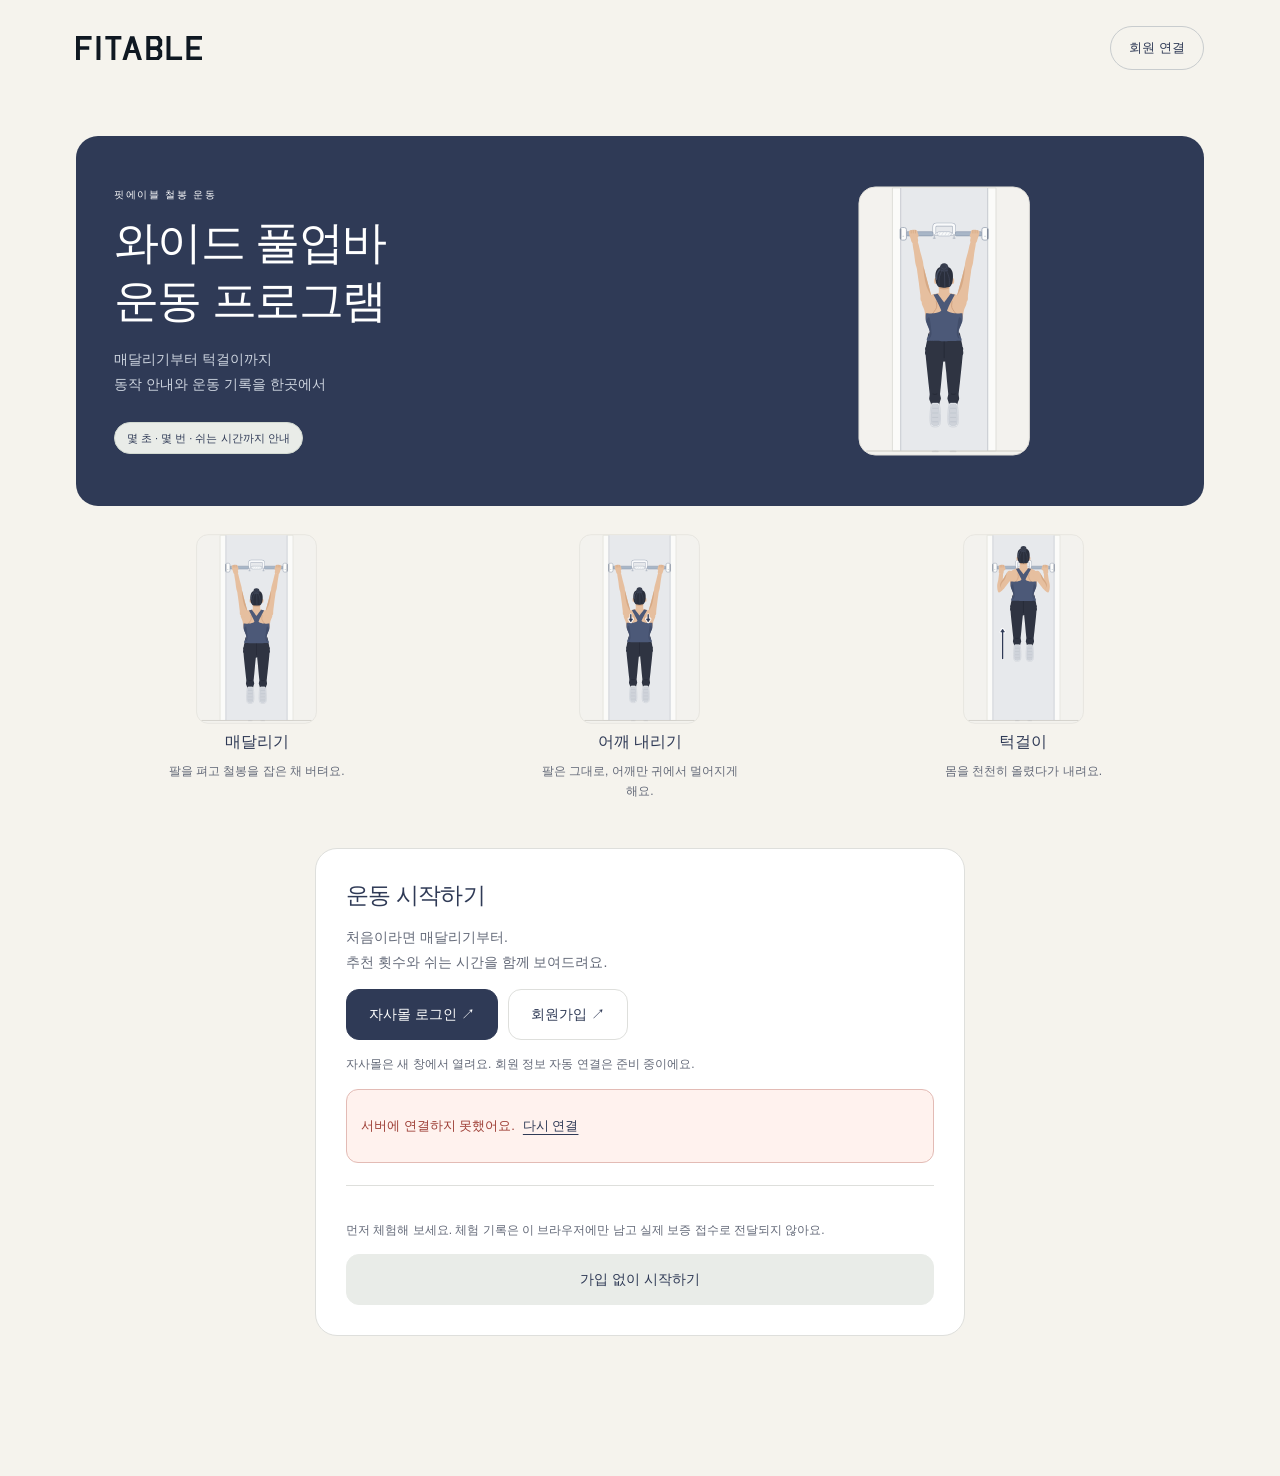
==== program-preview/index.html @ 9f371ded "Use official FITABLE wordmark and app symbol" ====
<!doctype html>
<html lang="ko"><head><meta charset="utf-8"><meta name="viewport" content="width=device-width,initial-scale=1"><meta name="theme-color" content="#2f3a56"><meta name="robots" content="noindex,nofollow"><meta name="referrer" content="no-referrer"><meta name="description" content="와이드 풀업바 운동 안내, 세트 기록, 주간 운동 목표를 확인하세요."><title>FITABLE 운동 기록</title><link rel="manifest" href="manifest.webmanifest?v=20261024-logo"><link rel="apple-touch-icon" href="apple-touch-icon.png"><link rel="icon" href="icon.svg?v=20261024-logo" type="image/svg+xml"><link rel="stylesheet" href="style.css?v=20261024-logo"><link rel="stylesheet" href="exercise-visuals.css?v=20261024-logo"><link rel="stylesheet" href="program.css?v=20261024-logo"><script src="exercise-visuals.js?v=20261024-logo" defer></script><script src="program-levels.js?v=20261024-logo" defer></script><script src="habit-progress.js?v=20261024-logo" defer></script><script src="core.js?v=20261024-logo" defer></script><script src="app.js?v=20261024-logo" defer></script></head>
<body><a class="skip-link" href="#main">본문으로 이동</a><header class="header"><a class="brand" href="./" aria-label="핏에이블 첫 화면"><img class="brand-logo" src="fitable-logo.svg" alt="FITABLE" width="126" height="24"></a><button class="account-button" id="account-button" type="button">회원 연결</button></header><div id="mode-banner" class="mode-banner" hidden></div><div id="storage-warning" class="warning" role="alert" hidden></div><main id="main" tabindex="-1"><div class="loading">불러오는 중…</div></main><nav class="bottom-nav" aria-label="주요 메뉴" hidden><button type="button" data-tab="today">◎<span>오늘</span></button><button type="button" data-tab="history">▥<span>내 기록</span></button><button type="button" data-tab="program">↗<span>프로그램</span></button><button type="button" data-tab="gear">⊞<span>내 기구</span></button></nav><div id="toast" class="toast" role="status" aria-live="polite" hidden></div><dialog id="modal" class="modal"><div id="modal-content"></div></dialog><noscript>운동 일지는 자바스크립트가 필요합니다.</noscript></body></html>
---- program-preview/style.css ----
:root{--paper:#f5f3ed;--white:#fff;--ink:#2f3a56;--muted:#636978;--line:#dedfdc;--soft:#e9ece8;--mint:#dce9de;--error:#9e3f36;--radius:22px;font-family:-apple-system,BlinkMacSystemFont,'Apple SD Gothic Neo','Noto Sans KR',sans-serif;color:var(--ink);background:var(--paper);font-synthesis:none}*{box-sizing:border-box}body{margin:0;padding-bottom:100px}button,input,select{font:inherit}button,a,input,select{-webkit-tap-highlight-color:transparent}button,a{touch-action:manipulation}button{cursor:pointer}button:disabled{opacity:.55;cursor:wait}a{color:inherit}button:focus-visible,a:focus-visible,input:focus-visible,select:focus-visible{outline:3px solid #8ca7cc;outline-offset:3px}[hidden]{display:none!important}.header{max-width:1200px;margin:auto;padding:26px 36px;display:flex;justify-content:space-between;align-items:center}.brand{text-decoration:none;font-size:25px;letter-spacing:-1.2px;font-weight:850}.brand span{display:block;text-transform:uppercase;font-size:9px;font-weight:550;letter-spacing:1.6px;margin-top:4px}.account-button{background:transparent;border:1px solid #c8ccce;border-radius:30px;min-height:44px;padding:10px 18px;color:var(--ink);font-size:13px}.mode-banner{padding:10px 24px;background:#e5e9ed;font-size:12px;text-align:center;line-height:1.7}.mode-banner button{border:0;background:transparent;color:var(--ink);text-decoration:underline;min-height:30px;margin-left:10px}.warning{max-width:1128px;margin:14px auto;padding:14px 20px;background:#fff0de;border:1px solid #e0b780;border-radius:14px;font-size:13px;line-height:1.6}main{max-width:1128px;margin:0 auto;padding:32px 0 20px;outline:none}h1,h2,h3,p{margin:0}h1{font-size:38px;letter-spacing:-1.6px;line-height:1.3;font-weight:750}h2{font-size:23px;letter-spacing:-.8px;line-height:1.4}h3{font-size:17px;letter-spacing:-.4px;line-height:1.5}.eyebrow{text-transform:uppercase;letter-spacing:1.7px;font-size:10px;font-weight:700;margin-bottom:12px}.muted{color:var(--muted);font-size:14px;line-height:1.8}.small{font-size:12px;line-height:1.7;color:var(--muted)}.page-heading{display:flex;justify-content:space-between;align-items:center;gap:16px;margin-bottom:28px}.date{font-size:12px;color:var(--muted);margin-top:9px}.pill{display:inline-flex;background:var(--soft);border:1px solid #d2d9d1;border-radius:24px;padding:7px 12px;font-size:11px;line-height:1.5}.card{background:var(--white);border:1px solid #e1e3df;border-radius:var(--radius);padding:28px;margin-bottom:20px}.card-head{display:flex;align-items:center;justify-content:space-between;gap:14px;margin-bottom:20px}.hero{border-radius:var(--radius);padding:38px;background:var(--ink);color:white;display:grid;grid-template-columns:1.3fr 1fr;align-items:center;gap:30px;margin-bottom:20px;overflow:hidden;position:relative}.hero h2{font-size:36px;line-height:1.35;letter-spacing:-1.2px}.hero p:not(.eyebrow){color:#cdd4df;line-height:1.8;font-size:14px;margin:16px 0 25px}.hero .button{background:#f4f0e3;color:var(--ink);border:0}.hero-art{max-height:270px;width:100%}.button{display:inline-flex;align-items:center;justify-content:center;gap:10px;min-height:50px;padding:14px 22px;background:white;border:1px solid var(--line);border-radius:13px;text-decoration:none;font-size:14px;font-weight:650;color:var(--ink);line-height:1.5;text-align:center}.primary{background:var(--ink);border-color:var(--ink);color:white}.soft{background:var(--soft);border-color:var(--soft)}.danger{color:var(--error);border-color:#e2c6c1}.full{width:100%}.button-row{display:flex;gap:10px;flex-wrap:wrap}.text-button{border:0;background:none;color:var(--ink);min-height:44px;padding:10px 8px;font-size:13px;text-decoration:underline;text-underline-offset:4px}.grid{display:grid;grid-template-columns:1.1fr 1fr;gap:20px}.stats{display:grid;grid-template-columns:repeat(3,1fr);background:#eeeee7;border:1px solid var(--line);border-radius:var(--radius);padding:24px;margin-bottom:20px}.stats div{padding-left:24px;border-left:1px solid #d5d7d1}.stats div:first-child{padding-left:0;border:0}.stats span{display:block;font-size:12px;color:var(--muted);margin-bottom:10px}.stats strong{font-size:31px;font-weight:650;letter-spacing:-1px}.stats small{font-size:13px;font-weight:500;margin-left:4px}.empty{padding:32px 8px;text-align:center}.empty p{margin:12px 0 20px}.empty-mark{font-size:34px;font-weight:200;color:#8f9c95;margin-bottom:14px}.entry{padding-top:8px}.entry .hero{min-height:370px}.entry .hero h1{font-size:45px}.entry .hero p{max-width:440px}.entry-steps{display:grid;grid-template-columns:repeat(3,1fr);gap:26px;margin:36px 8px}.entry-steps span{font-size:11px;letter-spacing:1px;color:var(--muted)}.entry-steps h3{margin:10px 0}.entry-actions{max-width:650px;margin:46px auto 20px;padding:30px;background:white;border-radius:var(--radius);border:1px solid var(--line)}.entry-actions p{margin:14px 0}.entry-demo{margin-top:22px;border-top:1px solid var(--line);padding-top:20px}.footer-note{font-size:10px;letter-spacing:1.5px;text-align:center;color:var(--muted);margin:36px 0 12px}.goal-grid{display:grid;grid-template-columns:repeat(3,1fr);gap:10px}.choice{background:white;border:1px solid var(--line);border-radius:15px;padding:18px;text-align:left;color:var(--ink);min-height:110px}.choice strong{display:block;font-size:15px;margin-bottom:7px}.choice span{display:block;font-size:12px;line-height:1.6;color:var(--muted)}.choice.selected{border:2px solid var(--ink);padding:17px;background:#f1f3f4}.field{display:block;font-size:13px;font-weight:600;margin:18px 0}.field input,.field select{display:block;width:100%;min-height:50px;border:1px solid #8f9292;border-radius:11px;background:white;color:var(--ink);padding:12px 14px;margin-top:8px;min-width:0}.inline-fields{display:grid;grid-template-columns:1fr 1fr;gap:16px}.field small{display:block;font-weight:400;margin-top:7px;color:var(--muted);line-height:1.6}.field input[type=checkbox]{display:inline-block;width:20px;min-height:20px;margin:0 8px 0 0;vertical-align:middle}.notice{padding:16px 18px;background:#f0f1ec;border-radius:12px;font-size:12px;line-height:1.8;color:#59626d;margin-top:16px}.form-error{color:var(--error);font-size:13px;line-height:1.7;margin:10px 0}.setup-section{margin-top:26px}.setup-section h3{margin-bottom:12px}.session-top{display:flex;align-items:flex-start;justify-content:space-between;gap:15px;margin-bottom:25px}.session-top h1{font-size:32px}.session-condition{font-size:12px;color:var(--muted);line-height:1.7;margin-top:10px}.save-indicator{font-size:11px;color:#3b6b4a;line-height:1.7;margin-top:10px}.save-indicator.error{color:var(--error)}.session-grid{display:grid;grid-template-columns:1.15fr 1fr;gap:20px}.set-track{display:flex;gap:8px;margin-bottom:24px;flex-wrap:wrap}.set-chip{height:38px;min-width:38px;border:1px solid var(--line);border-radius:50%;background:white;color:var(--muted);font-size:12px}.set-chip.current{background:var(--ink);color:white;border-color:var(--ink)}.set-chip.done{background:var(--mint);color:#335a42;border-color:#bacdbd}.set-chip.skipped{background:#eeeee9;color:#7e838b}.record-input{display:flex;align-items:baseline;justify-content:center;gap:10px;margin:22px auto 12px}.record-input input{font-size:64px;width:170px;max-width:70%;font-weight:550;letter-spacing:-3px;border:0;border-bottom:2px solid #c9cfcd;border-radius:0;background:transparent;text-align:center;color:var(--ink);padding:6px 0;-moz-appearance:textfield}.record-input input::-webkit-inner-spin-button{display:none}.record-input span{font-size:20px;color:var(--muted)}.previous{text-align:center;color:var(--muted);font-size:12px;line-height:1.8}.target{font-size:12px;text-align:center;background:#f2f4f1;display:table;margin:12px auto;padding:7px 14px;border-radius:18px}.set-actions{margin-top:25px}.set-actions .button{min-height:58px;font-size:16px}.secondary-actions{display:flex;justify-content:space-around;gap:8px;margin:9px 0}.secondary-actions .text-button{font-size:12px}.timer-panel{border:1px solid var(--line);border-radius:15px;padding:18px;margin:22px 0;background:#fafbf8}.timer-panel .timer-title{display:flex;justify-content:space-between;align-items:center;margin-bottom:12px;font-size:12px}.timer-output{font-size:37px;font-variant-numeric:tabular-nums;letter-spacing:1px}.timer-buttons{display:flex;gap:8px;flex-wrap:wrap;margin-top:12px}.timer-buttons button{min-height:44px;padding:9px 14px;font-size:12px;flex:1}.rest-panel{background:#e8eee5;border-color:#cbd7c7}.rest-panel .timer-output{font-size:42px}.set-row{display:flex;gap:12px;padding:15px 0;align-items:center;border-bottom:1px solid #e8eae6}.set-row:last-child{border-bottom:0}.set-number{width:30px;height:30px;border-radius:50%;background:var(--soft);font-size:11px;display:grid;place-items:center;flex-shrink:0}.set-row .record-info{flex:1;min-width:0}.record-info strong{font-size:14px;display:block;line-height:1.6}.record-info small{display:block;font-size:11px;color:var(--muted);line-height:1.7}.set-value{font-size:20px;font-weight:650;white-space:nowrap}.set-value small{font-size:12px;font-weight:400;margin-left:3px}.set-row .text-button{font-size:11px;padding:8px 4px}.guide{padding:0 0 0 20px;color:var(--muted);font-size:13px;line-height:1.9}.guide li{padding-left:5px;margin-bottom:10px}.guide-header{display:flex;align-items:center;justify-content:space-between;gap:10px}.guide-art{width:100%;height:125px;display:block;margin:10px 0 22px;background:#f3f4ee;border-radius:14px}.feedback{display:flex;gap:8px;flex-wrap:wrap;margin:14px 0}.feedback button{min-height:45px;border-radius:30px;border:1px solid var(--line);background:white;padding:10px 16px;font-size:12px;color:var(--ink)}.feedback button.selected{background:var(--ink);color:white}.calendar{display:grid;grid-template-columns:repeat(7,1fr);gap:8px;margin:22px 0}.calendar span{aspect-ratio:1;display:grid;place-items:center;background:#f0f2ec;border-radius:9px;font-size:11px;color:#676e67}.calendar .done{background:var(--ink);color:white}.calendar .now{outline:1px solid var(--ink);outline-offset:2px}.metric-grid{display:grid;grid-template-columns:repeat(3,1fr);gap:10px;margin:22px 0}.metric-grid div{padding:15px 6px;background:#f1f3ef;border-radius:12px;text-align:center}.metric-grid span{font-size:11px;display:block;color:var(--muted);margin-bottom:8px}.metric-grid strong{font-size:25px}.metric-grid small{font-size:11px;margin-left:3px}.history-card .card-head{margin-bottom:8px}.session-row{border-top:1px solid var(--line);padding:20px 0}.session-row-header{display:flex;justify-content:space-between;gap:14px;align-items:center}.session-row h3{font-size:15px}.session-badges{display:flex;gap:6px;flex-wrap:wrap;margin-top:10px}.session-badges span{font-size:12px;background:#f0f2ef;border-radius:8px;padding:8px 10px}.history-filter{display:flex;gap:8px;margin-bottom:22px;flex-wrap:wrap}.history-filter button{min-height:44px;border:1px solid var(--line);background:white;color:var(--ink);border-radius:30px;padding:9px 18px;font-size:12px}.history-filter button.selected{background:var(--ink);color:white}.chart{width:100%;height:105px;overflow:visible;margin-top:10px}.chart text{font-family:inherit;fill:var(--muted);font-size:9px}.body-layout{display:grid;grid-template-columns:140px 1fr;gap:20px;align-items:center}.body-map{height:235px;width:140px;fill:#e4e7e4;stroke:#c7cfca;stroke-width:1}.body-map .body-hit{cursor:pointer;fill:#d7e1d7}.body-map .active{fill:#779880}.body-map .selected{fill:var(--ink)}.muscle-button{display:flex;justify-content:space-between;gap:14px;align-items:center;background:white;width:100%;min-height:48px;border:0;border-bottom:1px solid var(--line);color:var(--ink);font-size:13px;text-align:left;padding:12px 4px}.muscle-button.selected{font-weight:700}.muscle-button span:last-child{font-size:12px;color:var(--muted)}.body-details{background:#f3f5f0;border-radius:12px;padding:15px;margin-top:14px;font-size:12px;line-height:1.9}.milestones{display:flex;gap:10px;flex-wrap:wrap;margin:20px 0}.milestone{flex:1;min-width:120px;background:#f0f2ed;padding:17px;border-radius:14px;font-size:12px;line-height:1.7}.milestone strong{display:block;margin-bottom:6px}.milestone.done{background:var(--mint)}.program-note{margin-top:18px}.gear-row{display:flex;align-items:center;gap:16px;padding:20px 0;border-bottom:1px solid var(--line)}.gear-icon{height:55px;width:55px;border-radius:15px;background:#e7ece4;display:grid;place-items:center;flex-shrink:0;font-size:12px}.gear-row .record-info{flex:1}.discovery{border-top:1px solid var(--line);margin-top:28px;padding-top:25px}.bottom-nav{position:fixed;bottom:0;left:50%;transform:translateX(-50%);width:min(650px,100%);border:1px solid #dcdedc;border-bottom:0;border-radius:22px 22px 0 0;background:rgba(255,255,255,.97);backdrop-filter:blur(16px);display:grid;grid-template-columns:repeat(4,1fr);padding:10px 12px max(12px,env(safe-area-inset-bottom));z-index:10;box-shadow:0 -5px 24px #2f3a5606}.bottom-nav button{border:0;background:transparent;min-height:52px;color:#71757e;font-size:23px;border-radius:12px}.bottom-nav button span{display:block;font-size:11px;margin-top:4px}.bottom-nav [aria-current=page]{color:var(--ink);background:#f0f3ef}.modal{border:1px solid var(--line);border-radius:24px;color:var(--ink);background:var(--white);padding:28px;width:min(520px,calc(100% - 28px));max-height:88dvh;overflow-y:auto}.modal::backdrop{background:#1b253c66;backdrop-filter:blur(3px)}.modal-head{display:flex;justify-content:space-between;gap:16px;align-items:flex-start;margin-bottom:18px}.icon-button{border:0;background:#f0f1ed;min-width:44px;min-height:44px;border-radius:50%;font-size:25px;color:var(--ink)}.toast{position:fixed;bottom:108px;left:50%;transform:translateX(-50%);width:max-content;max-width:calc(100% - 32px);padding:15px 22px;background:#26324a;color:white;line-height:1.6;border-radius:14px;font-size:13px;z-index:100;box-shadow:0 5px 25px #2f3a5620}.skip-link{position:fixed;top:-100px;left:16px;z-index:200;background:white;padding:16px}.skip-link:focus{top:10px}.loading{padding:70px;text-align:center;color:var(--muted)}details{margin-top:12px}summary{cursor:pointer;font-size:13px;min-height:44px;display:flex;align-items:center;gap:8px}input[type=checkbox]{accent-color:var(--ink)}.finish-summary{padding:22px;background:var(--soft);border-radius:16px;margin:18px 0}.finish-summary strong{font-size:32px}.continue-card{border:1px solid #b8c9b8;background:#edf3e9}.resume-tag{background:#e7ece5;color:#4a6651;padding:7px 10px;border-radius:20px;font-size:11px}.nowrap{white-space:nowrap}.divider{height:1px;background:var(--line);margin:24px 0}.link-note{font-size:12px;line-height:1.8}.floating-error{border:1px solid #e3bbb5;background:#fff2ee;padding:14px;border-radius:12px;margin-bottom:18px;color:var(--error);font-size:13px;line-height:1.7}.body-caption{font-size:11px;line-height:1.8;color:var(--muted);margin-top:16px}.completed-message{padding:25px 0;text-align:center}.completed-message .empty-mark{color:#577d5e}.section-gap{margin-top:30px}.button-link{white-space:normal}.mini-label{font-size:11px;color:var(--muted)}
@media(max-width:1190px){main{margin:0 32px}.header{padding:24px 32px}}@media(max-width:760px){.header{padding:22px 22px}main{padding-top:24px;margin:0 20px}.brand{font-size:24px}.brand span{font-size:8px}.account-button{font-size:12px;padding:9px 13px}.mode-banner{font-size:11px;padding:9px 16px}.mode-banner button{display:inline;padding:2px 5px;margin-left:4px}.page-heading{margin-bottom:23px;align-items:flex-start}h1{font-size:29px;letter-spacing:-1.1px}h2{font-size:21px}.page-heading>.pill{display:none}.hero{padding:27px 25px;grid-template-columns:1fr;gap:0}.hero h2{font-size:30px}.hero-art{height:190px;position:absolute;width:175px;right:-20px;bottom:8px;opacity:.22;pointer-events:none}.hero-copy{position:relative;z-index:1}.hero p:not(.eyebrow){margin:13px 0 20px;max-width:260px}.hero .button{font-size:13px}.entry .hero{min-height:350px}.entry .hero h1{font-size:37px}.entry .hero-art{height:260px;width:250px;right:-60px;bottom:0;opacity:.24}.entry-steps{grid-template-columns:1fr;margin:28px 5px;gap:22px}.entry-steps>div{border-bottom:1px solid var(--line);padding-bottom:18px}.entry-steps h3{margin:7px 0}.entry-actions{margin-top:30px;padding:24px 22px}.entry-actions .button-row{flex-direction:column}.card{padding:23px 21px;border-radius:20px;margin-bottom:16px}.grid,.session-grid{grid-template-columns:1fr;gap:0}.stats{padding:20px 17px;border-radius:20px;margin-bottom:16px}.stats div{padding-left:14px}.stats span{font-size:10px;margin-bottom:9px}.stats strong{font-size:27px}.stats small{font-size:11px}.goal-grid{grid-template-columns:1fr;gap:9px}.choice{min-height:83px;padding:15px 16px}.choice.selected{padding:14px 15px}.choice strong{font-size:14px;margin-bottom:4px}.choice span{font-size:12px}.inline-fields{gap:12px}.field{font-size:12px}.field input,.field select{font-size:14px;padding:12px 11px}.session-top h1{font-size:27px}.session-top .text-button{font-size:12px;max-width:90px}.session-condition{font-size:11px}.session-top{margin-bottom:20px}.record-input input{font-size:64px}.record-input{margin-top:20px}.set-actions .button{font-size:15px}.body-layout{grid-template-columns:120px 1fr;gap:15px}.body-map{width:120px;height:220px}.metric-grid strong{font-size:23px}.metric-grid span{font-size:10px}.session-row-header{align-items:flex-start}.session-row .text-button{font-size:11px;flex-shrink:0}.gear-row{gap:12px;flex-wrap:wrap}.gear-row .pill{margin-left:67px}.gear-row .record-info{min-width:180px}.card-head{gap:10px}.card-head .text-button{font-size:11px}.notice{padding:14px;font-size:11px}.milestone{min-width:100px;padding:14px}.warning{margin:10px 20px;font-size:12px}.modal{padding:24px 21px}.button-row .button{flex:1}.finish-summary strong{font-size:27px}.footer-note{letter-spacing:1px;font-size:9px}.set-track{gap:7px}.set-chip{height:35px;min-width:35px}}@media(prefers-reduced-motion:reduce){*,*::before,*::after{scroll-behavior:auto!important;animation:none!important;transition:none!important}}

[data-gap="10"]{margin-top:10px}[data-gap="12"]{margin-top:12px}[data-gap="16"]{margin-top:16px}

.hero .pill{color:var(--ink)}

/* Beginner flow: see a movement, use a small starting plan, then record. */
html{scroll-padding-bottom:112px}.setup-card{scroll-margin-top:20px}.setup-layout{display:grid;grid-template-columns:minmax(0,1.8fr) minmax(240px,1fr);gap:24px}.exercise-choices{display:grid;grid-template-columns:repeat(3,minmax(0,1fr));gap:12px;margin:24px 0}.exercise-choice{background:#fbfbf6;border:2px solid var(--line);border-radius:18px;padding:16px 12px;text-align:left;color:var(--ink);display:flex;flex-direction:column;align-items:flex-start;gap:8px;min-width:0}.exercise-choice.selected{border-color:var(--ink);background:#f1f4ed;box-shadow:0 0 0 1px var(--ink)}.exercise-choice .fv-compact{max-width:112px;margin:0 auto 5px}.exercise-name{font-size:17px;font-weight:750;line-height:1.5}.exercise-description{font-size:13px;line-height:1.7;word-break:keep-all}.exercise-level{font-size:11px;line-height:1.6;color:#536859;margin-top:auto;padding-top:5px}.plan-summary{background:#f0f3ed;border:1px solid #d5dfd4;border-radius:18px;padding:22px;margin:20px 0}.plan-heading{display:flex;align-items:center;justify-content:space-between;gap:10px}.plan-heading .text-button{font-size:12px}.plan-numbers{display:grid;grid-template-columns:repeat(3,minmax(0,1fr));gap:12px;margin:20px 0}.plan-numbers>div{border-right:1px solid #d2dbd0;min-width:0}.plan-numbers>div:last-child{border:0}.plan-numbers strong{display:block;font-size:25px;line-height:1.4;letter-spacing:-.7px;overflow-wrap:anywhere}.plan-numbers span{display:block;font-size:12px;line-height:1.6;color:var(--muted);margin-top:5px}.plan-sentence{font-size:15px;font-weight:650;margin-bottom:10px;line-height:1.7}.custom-settings,.recommendation-help{border-top:1px solid var(--line);padding:17px 0}.custom-settings>summary,.recommendation-help>summary{font-size:14px;font-weight:650;cursor:pointer;line-height:1.6;padding:7px 0}.custom-settings[open]>summary{margin-bottom:14px}.recommendation-help p{font-size:12px;line-height:1.9;color:var(--muted);margin-top:12px}.recommendation-help a{color:var(--ink);text-underline-offset:3px}.start-check{border-left:3px solid #a7bba6;padding:4px 0 4px 14px;margin:18px 0 24px}.start-check strong{font-size:14px;line-height:1.8}.start-check p{font-size:12px;line-height:1.8;color:var(--muted);margin-top:4px}.first-time-help .guide{padding-left:23px;margin-top:16px}.entry-motion-preview{display:grid;grid-template-columns:repeat(3,minmax(0,1fr));gap:22px;margin:28px 0 36px}.entry-motion-preview>div{display:flex;flex-direction:column;align-items:center;text-align:center;gap:8px;min-width:0}.entry-motion-preview .fv-compact{max-width:125px}.entry-motion-preview strong{font-size:16px}.entry-motion-preview .small{max-width:210px}.resume-visual{display:flex;align-items:center;gap:26px;margin:24px 0}.resume-visual>.fv-compact{width:95px;flex:0 0 95px}.guided-session{display:grid;grid-template-columns:minmax(0,1.1fr) minmax(0,1fr);gap:24px;align-items:start}.guide-step-buttons{display:flex;gap:10px;margin:22px 0 16px}.guide-step-buttons button{border:1px solid var(--line);border-radius:12px;padding:11px 16px;font-size:13px;line-height:1.5;min-height:44px;background:white;color:var(--ink);flex:1}.guide-step-buttons button.selected{background:var(--ink);color:white;border-color:var(--ink)}.motion-guide-card .guide-header{gap:14px;align-items:flex-start}.motion-guide-card .guide-header .small{margin-top:4px}.motion-guide-card .guide-header .pill{flex-shrink:0;font-size:10px}.motion-guide-card .guide{font-size:14px;margin-top:24px}.motion-guide-card .notice{margin-top:20px}.record-value-label{display:block;font-size:14px;font-weight:650;line-height:1.8;margin-top:24px}.record-input input::placeholder{font-size:26px;font-weight:450;letter-spacing:-1px}.guided-session .record-input{margin-top:10px}.guided-session .target{margin:12px 0 22px;line-height:1.8}.guided-session .timer-panel{margin-top:20px}.guided-session .timer-buttons{flex-wrap:wrap}.guided-session .timer-buttons .button{flex:1;min-width:145px;font-size:13px;padding:13px 12px}.guided-session .timer-panel>.text-button{font-size:12px;margin-top:14px}.guided-session .timer-panel>.small{margin-top:14px}.movement-description{font-size:16px;line-height:1.8;margin-top:20px}.program-motion .exercise-visual{max-width:560px;margin:24px auto}.program-motion .guide{margin:20px 0}.program-motion .notice{margin:20px 0}.guide-step-buttons button:focus-visible,.exercise-choice:focus-visible{outline:3px solid #8ca7cc;outline-offset:4px}
@media(max-width:900px){.setup-layout,.guided-session{grid-template-columns:minmax(0,1fr)}.setup-layout>aside{display:grid;grid-template-columns:1fr 1fr;gap:20px}.setup-layout>aside>.card{height:fit-content}.guided-session .motion-guide-card{margin-bottom:0}}
@media(max-width:700px){.setup-layout>aside{display:block}.exercise-choices{grid-template-columns:1fr;gap:12px;margin:20px 0}.exercise-choice{display:grid;grid-template-columns:76px minmax(0,1fr);grid-template-rows:auto auto auto;column-gap:18px;row-gap:3px;padding:13px 16px;align-items:center}.exercise-choice .fv-compact{grid-column:1;grid-row:1/4;width:76px;margin:0}.exercise-choice .fv-compact .fv-diagram{height:112px}.exercise-name,.exercise-description,.exercise-level{grid-column:2}.exercise-name{font-size:17px}.exercise-description{font-size:13px}.exercise-level{font-size:11px;margin:0;padding:0;align-self:start}.plan-summary{padding:20px 16px}.plan-numbers strong{font-size:24px}.plan-numbers span{font-size:11px}.plan-sentence{font-size:14px}.entry-motion-preview{gap:12px;margin:22px 0 30px}.entry-motion-preview .fv-compact{max-width:95px}.entry-motion-preview strong{font-size:13px}.entry-motion-preview .small{font-size:11px;line-height:1.7}.entry .hero h1{font-size:33px}.entry .hero .pill{max-width:250px;font-size:10px}.motion-guide-card .fv-sequence{grid-template-columns:1fr}.motion-guide-card .fv-panel{display:none}.motion-guide-card [data-visual-step="0"] [data-visual-frame="0"],.motion-guide-card [data-visual-step="1"] [data-visual-frame="1"]{display:block}.motion-guide-card .fv-diagram{max-height:275px}.motion-guide-card .fv-step-label{font-size:15px;justify-content:center}.motion-guide-card .fv-step-text{text-align:center;font-size:13px}.motion-guide-card .exercise-visual>figcaption{font-size:12px}.guided-session{gap:20px}.record-input input::placeholder{font-size:23px}.guide-step-buttons{gap:8px}.guide-step-buttons button{padding:11px 8px;font-size:13px}.guided-session .timer-buttons .button{min-width:135px}.plan-heading{align-items:flex-start}.plan-heading .text-button{max-width:95px;text-align:right}.guided-session .set-track{margin-bottom:22px}}
.record-motion-hint{display:flex;align-items:center;gap:16px;margin:18px 0}.record-motion-hint>.exercise-visual{flex:0 0 70px;width:70px}.record-motion-hint .fv-diagram{height:110px}.record-motion-hint p{font-size:13px;line-height:1.8;color:var(--muted)}.record-motion-hint strong{font-size:15px;color:var(--ink)}
.exercise-visual>figcaption .fv-caption-label{color:#657267}
.hero .hero-art .exercise-visual{max-width:none;height:100%}.hero .hero-art .fv-diagram{height:100%;max-height:270px;width:auto;margin:0 auto}@media(min-width:761px){.hero .hero-art{height:270px}}
@media(max-width:760px){.hero .hero-art .fv-backdrop,.hero .hero-art .fv-casing,.hero .hero-art .fv-opening{fill:none;stroke:none}}

/* 1/2/4-week participation: the workout remains the primary action. */
.today-workout .resume-visual{margin:16px 0 24px}.today-workout .resume-visual>.exercise-visual{width:100px;flex:0 0 100px}.today-workout .button{min-height:54px}.habit-count{margin:8px 0 12px}.habit-count strong{font-size:38px;letter-spacing:-1px}.habit-count span{font-size:18px;color:var(--muted)}.habit-card .small{font-size:13px}.habit-milestones{display:flex;gap:14px;margin:22px 0}.habit-milestones>div{flex:1;padding:14px 8px;border:1px solid var(--line);border-radius:14px;text-align:center}.habit-milestones span{display:flex;width:32px;height:32px;border:1px solid var(--ink);border-radius:50%;align-items:center;justify-content:center;margin:0 auto 8px}.habit-milestones strong,.habit-milestones small{display:block;line-height:1.7}.habit-milestones small{font-size:12px;color:var(--muted)}.habit-milestones .achieved{background:var(--soft)}.habit-milestones .achieved span{background:var(--ink);color:#fff}.habit-days{font-size:14px;margin:16px 0 4px}.habit-badges{display:grid;gap:10px;margin:22px 0}.habit-badges>div{display:flex;justify-content:space-between;align-items:center;background:var(--soft);padding:15px;border-radius:12px;gap:16px}.weekday-picker{display:flex;gap:6px;margin:24px 0}.weekday-picker label{flex:1;position:relative;cursor:pointer}.weekday-picker input{position:absolute;opacity:0}.weekday-picker span{display:flex;align-items:center;justify-content:center;min-height:46px;border:1px solid #8f9292;border-radius:10px}.weekday-picker input:checked+span{color:#fff;background:var(--ink);border-color:var(--ink)}.weekday-picker input:focus-visible+span{outline:3px solid #8ca7cc;outline-offset:3px}.level-more{margin-top:24px}.level-more>summary{cursor:pointer;min-height:48px;display:flex;align-items:center;font-size:15px;font-weight:650}.level-more .level-card{margin-top:16px}.habit-card .card-head{margin-bottom:8px}.habit-card .card-head h2{font-size:20px}
@media(min-width:900px){.today-workout,.habit-card{max-width:760px;margin-left:auto;margin-right:auto}.level-more{max-width:760px;margin-left:auto;margin-right:auto}}

/* Official wordmark: preserve the supplied vector proportions. */
.brand{display:flex;align-items:center;min-height:44px}.brand-logo{display:block;width:126px;height:auto;max-width:100%;object-fit:contain}
---- program-preview/exercise-visuals.css ----
.exercise-visual{--fv-ink:#2f3a56;margin:0;color:var(--fv-ink);width:100%;min-width:0}.fv-sequence{display:grid;grid-template-columns:repeat(2,minmax(0,1fr));gap:14px;align-items:start}.fv-panel{min-width:0}.fv-diagram{width:100%;height:auto;max-height:310px;display:block;overflow:visible}
.fv-backdrop{fill:#f3f2ee;stroke:#e2e0da;stroke-width:1}.exercise-visual[data-visual-step="0"] [data-visual-frame="0"] .fv-backdrop,.exercise-visual[data-visual-step="1"] [data-visual-frame="1"] .fv-backdrop{stroke:#8f98ad;stroke-width:2}
.fv-casing{fill:#fbfbf9;stroke:#dad9d3;stroke-width:.8}.fv-opening{fill:#e7e9ec}.fv-jamb{fill:none;stroke:#cdd0d5;stroke-width:1.2}.fv-floor{fill:none;stroke:#cfcdc6;stroke-width:1.2;stroke-linecap:round}

.fv-tube{fill:none;stroke:#f7f8f9;stroke-width:2.6}.fv-tube-edge{fill:none;stroke:#a9b1be;stroke-width:3.6}.fv-grip{fill:#a8b6c7;stroke:#8492a6;stroke-width:.6}.fv-block{fill:#fdfdfc;stroke:#97a1b1;stroke-width:.8}.fv-pad{fill:#7f8898}.fv-level{fill:#c4cfd4}.fv-handle{fill:none;stroke:#f9fafb;stroke-width:2.6;stroke-linecap:round}.fv-handle-edge{fill:none;stroke:#a5aebc;stroke-width:3.8;stroke-linecap:round}.fv-centre{fill:#f9fafb;stroke:#a5aebc;stroke-width:.6}.fv-rib{fill:none;stroke:#cfd5dd;stroke-width:.6}.fv-hook{fill:none;stroke:#a5aebc;stroke-width:.8;stroke-linecap:round}
.fv-skin{fill:#e6bf9f}.fv-skin-shade{fill:#d6a985}.fv-crease{fill:none;stroke:#c6956f;stroke-width:.45;stroke-linecap:round}.fv-blade{fill:none;stroke:#cc9b78;stroke-width:.8;stroke-linecap:round}
.fv-top{fill:#4c5978}.fv-top-shade{fill:#424e6b}.fv-legs{fill:#2f3442}.fv-legs-line{fill:none;stroke:#222632;stroke-width:.7;stroke-linecap:round}
.fv-shoe{fill:#f4f5f7;stroke:#b4bac4;stroke-width:.5}.fv-sole{fill:#cfd3da;stroke:#b4bac4;stroke-width:.4}.fv-tread{fill:none;stroke:#b4bac4;stroke-width:.5;stroke-linecap:round}.fv-tab{fill:#2f3a56}.fv-contact{fill:#2f3a56;opacity:.16}.fv-contact-soft{opacity:.09}
.fv-hair{fill:#2a2f3c}.fv-bun{fill:#353b4b}.fv-hair-shine{fill:none;stroke:#4a5267;stroke-width:1.3;stroke-linecap:round}.fv-hair-line{fill:none;stroke:#485065;stroke-width:.6;stroke-linecap:round}
.fv-arrow-halo{fill:#fff;stroke:#fff;stroke-width:4;stroke-linejoin:round;stroke-linecap:round;opacity:.85}.fv-arrow-line{fill:none;stroke:#2f3a56;stroke-width:2;stroke-linecap:round}.fv-arrow-head{fill:#2f3a56;stroke:#2f3a56;stroke-width:.8;stroke-linejoin:round}
.fv-gauge{fill:none;stroke:#2f3a56;stroke-width:.9;stroke-linecap:round}
.fv-ban-ring{fill:#fff;stroke:#9e3f36;stroke-width:1.8}.fv-ban-slash{fill:none;stroke:#9e3f36;stroke-width:1.8;stroke-linecap:round}.fv-ban-glyph{fill:none;stroke:#2f3a56;stroke-width:1.2;stroke-linecap:round;stroke-linejoin:round}.fv-ban-dot{fill:#2f3a56}
.fv-band-card{fill:#fff;stroke:#c9ced8;stroke-width:1}.fv-band{fill:none;stroke:#5d6a86;stroke-width:3;stroke-linecap:round}.fv-band-line{fill:none;stroke:#c9ced8;stroke-width:1.6;stroke-linecap:round}.fv-svg-note{fill:#697080;font:7px -apple-system,BlinkMacSystemFont,'Apple SD Gothic Neo',sans-serif}
.fv-compact .fv-ban,.fv-compact .fv-gauge,.fv-compact .fv-band-line,.fv-compact .fv-svg-note{display:none}
.fv-step-label{display:flex;gap:7px;align-items:flex-start;font-size:13px;line-height:1.6;margin-top:10px}.fv-step-label span{display:grid;place-items:center;flex:0 0 21px;height:21px;border-radius:50%;background:#e5ece1;font-size:11px;font-weight:700}.fv-step-label strong{font-weight:650}.fv-step-text{font-size:12px;line-height:1.8;color:#697080;margin:8px 0 0;word-break:keep-all;overflow-wrap:anywhere}.exercise-visual>figcaption{margin-top:14px;padding:12px 14px;border-radius:12px;background:#f5f5ef;font-size:12px;line-height:1.8;color:#687268;word-break:keep-all;overflow-wrap:anywhere}.fv-caption-label{display:block;margin-bottom:3px;font-size:10px;font-weight:650;letter-spacing:.3px;color:#69776b}.fv-compact{position:relative;max-width:160px}.fv-compact .fv-diagram{max-height:190px}.fv-compact>figcaption{margin:7px 0 0;padding:0;background:none;text-align:center;font-size:12px;font-weight:650;color:var(--fv-ink)}@media(max-width:400px){.fv-sequence{gap:10px}.fv-step-label{font-size:12px;gap:5px}.fv-step-text{font-size:11px}.fv-step-label span{flex-basis:19px;height:19px}.exercise-visual>figcaption{font-size:11px;padding:11px 12px}}@media(prefers-reduced-motion:reduce){.exercise-visual *{animation:none!important;transition:none!important}}

.exercise-visual .fv-sr-only{position:absolute;width:1px;height:1px;padding:0;margin:-1px;overflow:hidden;clip-path:inset(50%);white-space:nowrap;border:0}
---- program-preview/program.css ----
/* 단계 프로그램 화면 전용. 색은 style.css 의 변수만 쓴다(색 값 직접 지정 금지). */
.level-card{border-color:var(--line)}
.level-head{display:flex;align-items:center;justify-content:space-between;gap:10px;flex-wrap:wrap}
.level-head .eyebrow{margin-bottom:6px}
.level-stage,.level-badge{display:inline-flex;border-radius:24px;padding:4px 10px;font-size:11px;line-height:1.5;background:var(--soft);color:var(--ink)}
.level-badge{background:var(--mint);font-weight:700}
.level-card h2,.level-row h2{margin:4px 0 8px}
.level-next{margin-top:18px;padding:16px 18px;border:1px solid var(--line);border-radius:14px;background:var(--paper)}
.level-next p{margin:0 0 6px;font-size:13px;line-height:1.7}
.level-next-title{font-weight:700;font-size:13px;margin:0 0 6px}
.level-meter{display:flex;align-items:center;gap:10px;font-size:12px;margin:8px 0 4px}
.level-dots{display:inline-flex;gap:6px}
.level-dots i{width:14px;height:14px;border-radius:50%;border:2px solid var(--ink);display:block}
.level-dots i.on{background:var(--ink)}
.level-ready{margin-top:16px;padding:16px 18px;border-radius:14px;background:var(--mint)}
.level-ready p{margin:0 0 10px;font-size:13px;line-height:1.7}
.level-ready .button-row{margin:6px 0 8px}
.level-stop{border-left:4px solid var(--error)}
.level-actions{margin-top:16px}
.level-prepared{font-size:12px;line-height:1.7;color:var(--muted);margin:0 0 8px}
.level-links{display:flex;flex-wrap:wrap;gap:4px 14px;margin-top:8px}
.level-links .text-button{max-width:none;min-height:44px}
.level-disclaimer{font-size:11px;line-height:1.7;color:var(--muted);margin:10px 0 0}
.level-list{list-style:none;padding:0;margin:0}
.level-row.current{border:2px solid var(--ink)}
.level-plan-line{font-weight:700;font-size:14px;margin:10px 0 4px}
.level-rules,.level-stop-list,.level-basis,.level-source-list{padding-left:18px;margin:10px 0;font-size:12px;line-height:1.8;color:var(--muted)}
.level-rules li,.level-stop-list li,.level-basis li,.level-source-list li{margin-bottom:6px}
.level-basis strong{color:var(--ink);font-weight:650}
.level-source-list a{color:var(--ink);word-break:break-word}
.level-source-list .small{display:block}
.level-detail{margin:12px 0}
.level-detail summary{cursor:pointer;font-size:13px;padding:12px 0;text-decoration:underline;text-underline-offset:4px}
.level-cues{margin-top:12px}
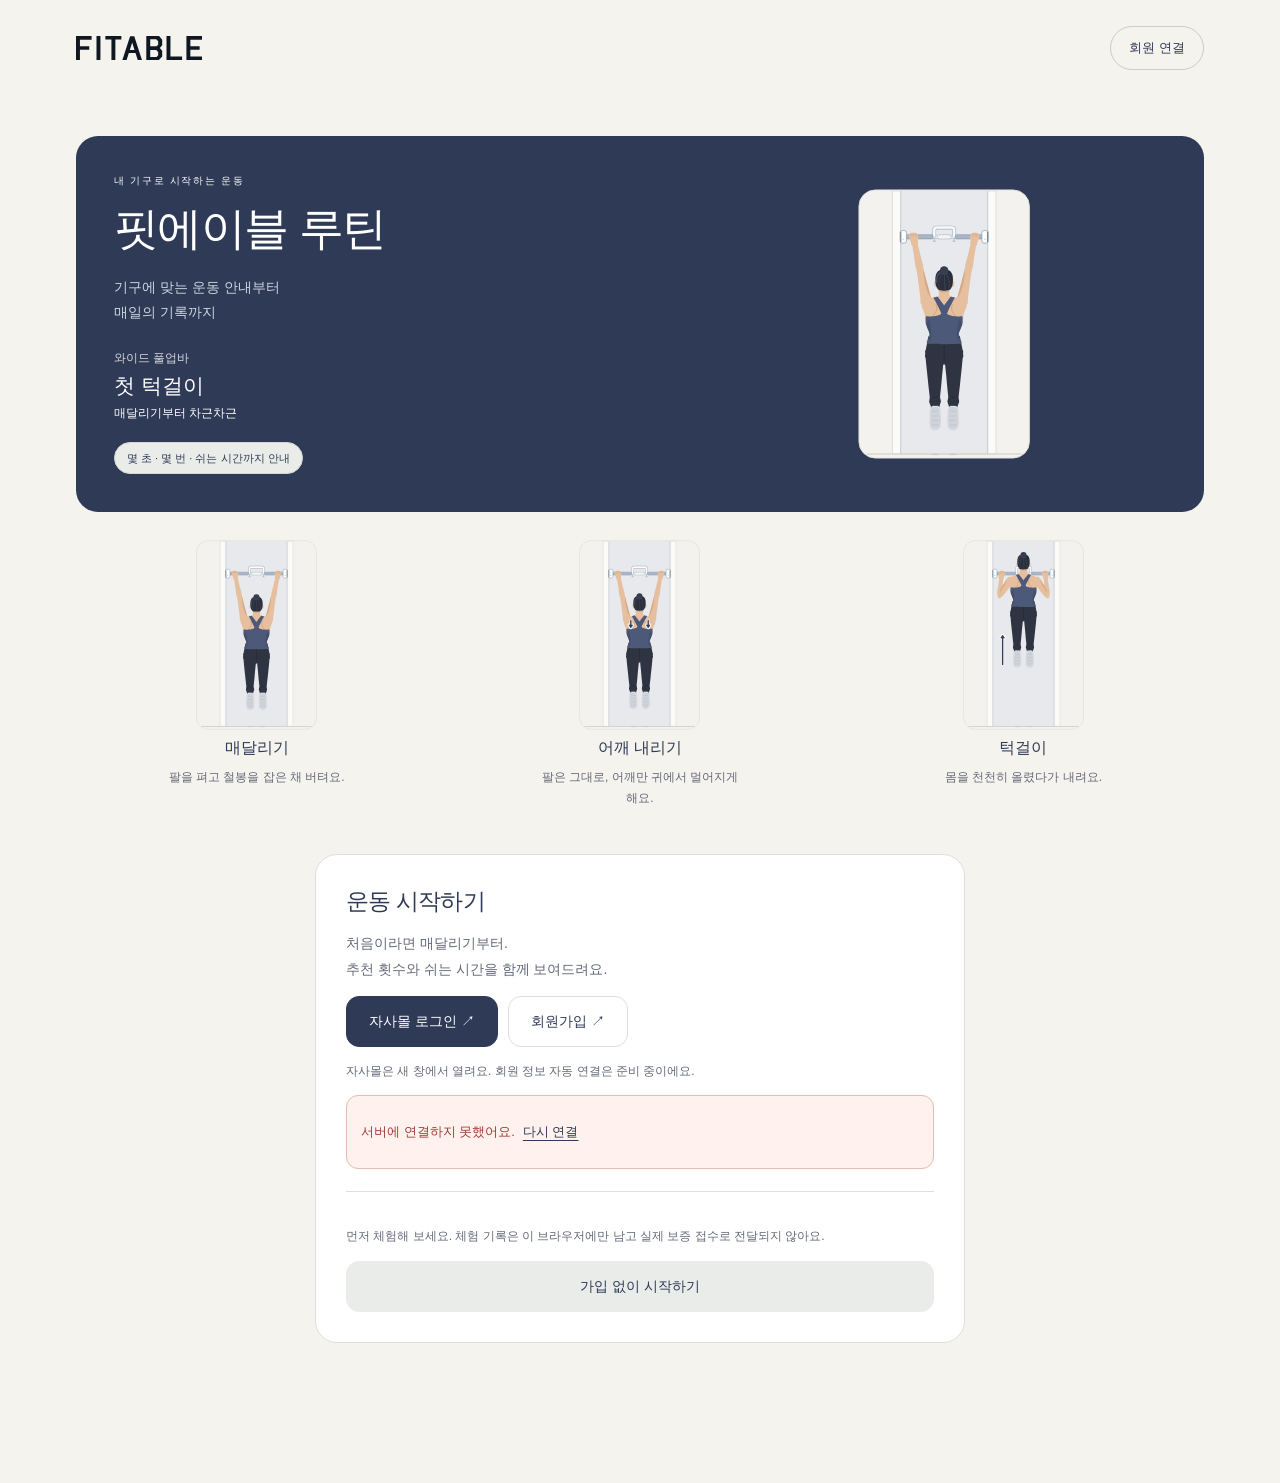
==== commit 8fee0d02: "Name the service FITABLE Routine and add grip-specific guidance" ====
--- a/program-preview/index.html
+++ b/program-preview/index.html
@@ -1,3 +1,3 @@
 <!doctype html>
-<html lang="ko"><head><meta charset="utf-8"><meta name="viewport" content="width=device-width,initial-scale=1"><meta name="theme-color" content="#2f3a56"><meta name="robots" content="noindex,nofollow"><meta name="referrer" content="no-referrer"><meta name="description" content="와이드 풀업바 운동 안내, 세트 기록, 주간 운동 목표를 확인하세요."><title>FITABLE 운동 기록</title><link rel="manifest" href="manifest.webmanifest?v=20261024-logo"><link rel="apple-touch-icon" href="apple-touch-icon.png"><link rel="icon" href="icon.svg?v=20261024-logo" type="image/svg+xml"><link rel="stylesheet" href="style.css?v=20261024-logo"><link rel="stylesheet" href="exercise-visuals.css?v=20261024-logo"><link rel="stylesheet" href="program.css?v=20261024-logo"><script src="exercise-visuals.js?v=20261024-logo" defer></script><script src="program-levels.js?v=20261024-logo" defer></script><script src="habit-progress.js?v=20261024-logo" defer></script><script src="core.js?v=20261024-logo" defer></script><script src="app.js?v=20261024-logo" defer></script></head>
+<html lang="ko"><head><meta charset="utf-8"><meta name="viewport" content="width=device-width,initial-scale=1"><meta name="theme-color" content="#2f3a56"><meta name="robots" content="noindex,nofollow"><meta name="referrer" content="no-referrer"><meta name="description" content="와이드 풀업바 운동 안내, 세트 기록, 주간 운동 목표를 확인하세요."><title>핏에이블 루틴</title><link rel="manifest" href="manifest.webmanifest?v=20261024-grip"><link rel="apple-touch-icon" href="apple-touch-icon.png"><link rel="icon" href="icon.svg?v=20261024-grip" type="image/svg+xml"><link rel="stylesheet" href="style.css?v=20261024-grip"><link rel="stylesheet" href="exercise-visuals.css?v=20261024-grip"><link rel="stylesheet" href="program.css?v=20261024-grip"><script src="exercise-visuals.js?v=20261024-grip" defer></script><script src="program-levels.js?v=20261024-grip" defer></script><script src="habit-progress.js?v=20261024-grip" defer></script><script src="core.js?v=20261024-grip" defer></script><script src="app.js?v=20261024-grip" defer></script></head>
 <body><a class="skip-link" href="#main">본문으로 이동</a><header class="header"><a class="brand" href="./" aria-label="핏에이블 첫 화면"><img class="brand-logo" src="fitable-logo.svg" alt="FITABLE" width="126" height="24"></a><button class="account-button" id="account-button" type="button">회원 연결</button></header><div id="mode-banner" class="mode-banner" hidden></div><div id="storage-warning" class="warning" role="alert" hidden></div><main id="main" tabindex="-1"><div class="loading">불러오는 중…</div></main><nav class="bottom-nav" aria-label="주요 메뉴" hidden><button type="button" data-tab="today">◎<span>오늘</span></button><button type="button" data-tab="history">▥<span>내 기록</span></button><button type="button" data-tab="program">↗<span>프로그램</span></button><button type="button" data-tab="gear">⊞<span>내 기구</span></button></nav><div id="toast" class="toast" role="status" aria-live="polite" hidden></div><dialog id="modal" class="modal"><div id="modal-content"></div></dialog><noscript>운동 일지는 자바스크립트가 필요합니다.</noscript></body></html>
--- a/program-preview/style.css
+++ b/program-preview/style.css
@@ -20,3 +20,7 @@
 
 /* Official wordmark: preserve the supplied vector proportions. */
 .brand{display:flex;align-items:center;min-height:44px}.brand-logo{display:block;width:126px;height:auto;max-width:100%;object-fit:contain}
+
+/* Product and goal sit under the service name; grip stays visible before starting. */
+.program-context{display:grid;gap:5px;margin:20px 0}.program-context span{font-size:12px;opacity:.8}.program-context strong{font-size:21px}.program-context small{font-size:12px}
+.grip-field{margin:18px 0 12px}.grip-field select{width:100%;min-height:48px;white-space:normal}.grip-guide{background:#f5f3ed;border:1px solid #dfe2df;border-radius:14px;padding:18px;margin:16px 0}.grip-guide h3{font-size:17px}.grip-guide>strong{display:block;margin:10px 0;font-size:15px}.grip-guide ol{padding-left:20px;margin:10px 0}.grip-guide li{margin:8px 0;line-height:1.65}.grip-guide .small{margin-top:10px}.quick-grip-note{margin-bottom:18px}
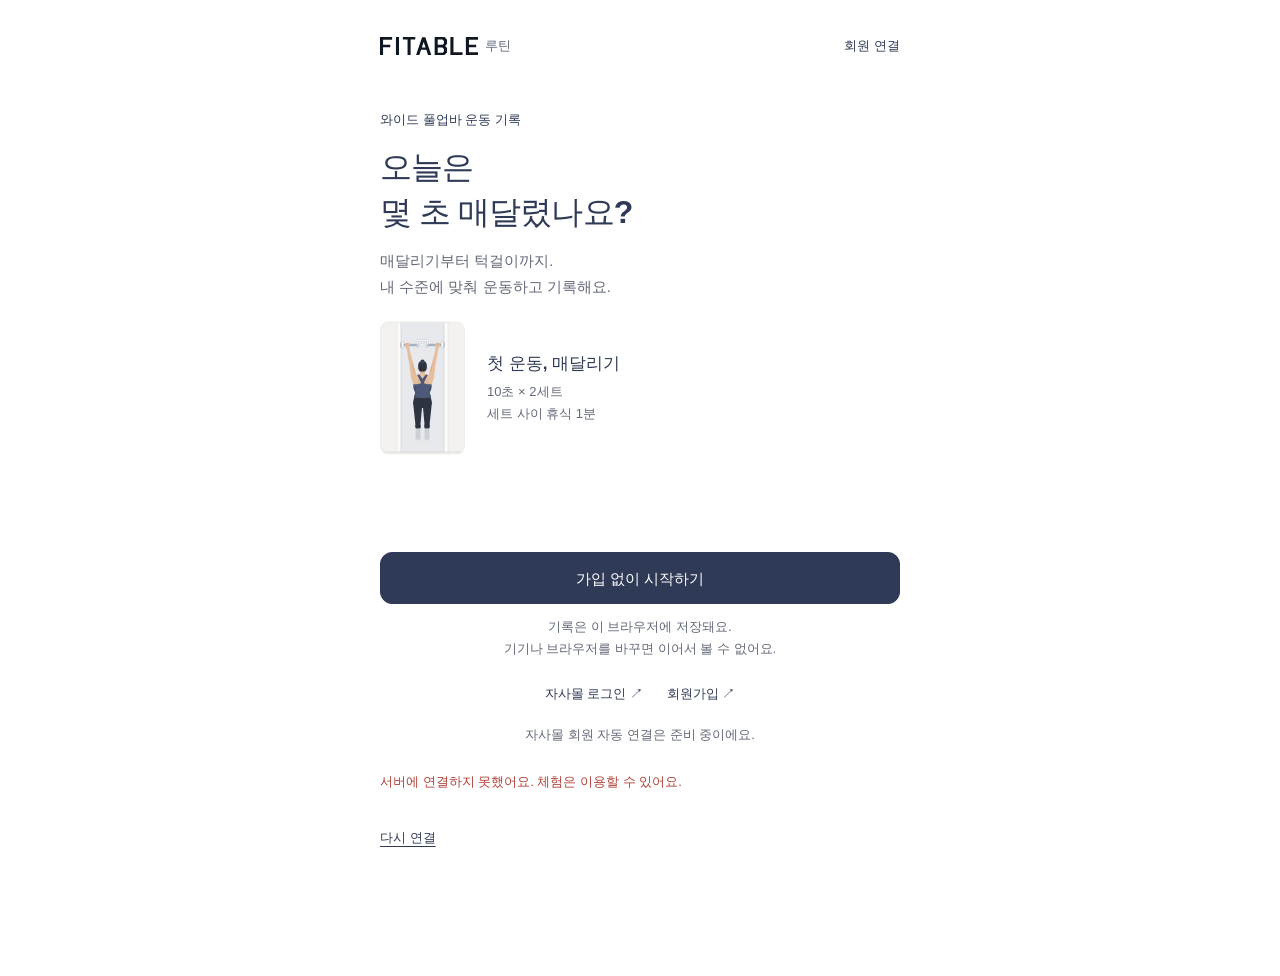
==== commit 4a39c1a7: "Publish selected A design for FITABLE routine" ====
--- a/program-preview/index.html
+++ b/program-preview/index.html
@@ -1,3 +1,3 @@
 <!doctype html>
-<html lang="ko"><head><meta charset="utf-8"><meta name="viewport" content="width=device-width,initial-scale=1"><meta name="theme-color" content="#2f3a56"><meta name="robots" content="noindex,nofollow"><meta name="referrer" content="no-referrer"><meta name="description" content="와이드 풀업바 운동 안내, 세트 기록, 주간 운동 목표를 확인하세요."><title>핏에이블 루틴</title><link rel="manifest" href="manifest.webmanifest?v=20261024-grip"><link rel="apple-touch-icon" href="apple-touch-icon.png"><link rel="icon" href="icon.svg?v=20261024-grip" type="image/svg+xml"><link rel="stylesheet" href="style.css?v=20261024-grip"><link rel="stylesheet" href="exercise-visuals.css?v=20261024-grip"><link rel="stylesheet" href="program.css?v=20261024-grip"><script src="exercise-visuals.js?v=20261024-grip" defer></script><script src="program-levels.js?v=20261024-grip" defer></script><script src="habit-progress.js?v=20261024-grip" defer></script><script src="core.js?v=20261024-grip" defer></script><script src="app.js?v=20261024-grip" defer></script></head>
-<body><a class="skip-link" href="#main">본문으로 이동</a><header class="header"><a class="brand" href="./" aria-label="핏에이블 첫 화면"><img class="brand-logo" src="fitable-logo.svg" alt="FITABLE" width="126" height="24"></a><button class="account-button" id="account-button" type="button">회원 연결</button></header><div id="mode-banner" class="mode-banner" hidden></div><div id="storage-warning" class="warning" role="alert" hidden></div><main id="main" tabindex="-1"><div class="loading">불러오는 중…</div></main><nav class="bottom-nav" aria-label="주요 메뉴" hidden><button type="button" data-tab="today">◎<span>오늘</span></button><button type="button" data-tab="history">▥<span>내 기록</span></button><button type="button" data-tab="program">↗<span>프로그램</span></button><button type="button" data-tab="gear">⊞<span>내 기구</span></button></nav><div id="toast" class="toast" role="status" aria-live="polite" hidden></div><dialog id="modal" class="modal"><div id="modal-content"></div></dialog><noscript>운동 일지는 자바스크립트가 필요합니다.</noscript></body></html>
+<html lang="ko"><head><meta charset="utf-8"><meta name="viewport" content="width=device-width,initial-scale=1"><meta name="theme-color" content="#2f3a56"><meta name="robots" content="noindex,nofollow"><meta name="referrer" content="no-referrer"><meta name="description" content="와이드 풀업바 운동 안내, 세트 기록, 주간 운동 목표를 확인하세요."><title>핏에이블 루틴</title><link rel="manifest" href="manifest.webmanifest?v=20261025-a"><link rel="apple-touch-icon" href="apple-touch-icon.png"><link rel="icon" href="icon.svg?v=20261025-a" type="image/svg+xml"><link rel="stylesheet" href="style.css?v=20261025-a"><link rel="stylesheet" href="exercise-visuals.css?v=20261025-a"><link rel="stylesheet" href="program.css?v=20261025-a"><link rel="stylesheet" href="a-layout.css?v=20261025-a"><script src="exercise-visuals.js?v=20261025-a" defer></script><script src="program-levels.js?v=20261025-a" defer></script><script src="habit-progress.js?v=20261025-a" defer></script><script src="core.js?v=20261025-a" defer></script><script src="session-flow.js?v=20261025-a" defer></script><script src="app.js?v=20261025-a" defer></script></head>
+<body><a class="skip-link" href="#main">본문으로 이동</a><header class="header"><a class="brand" href="./" aria-label="핏에이블 첫 화면"><img class="brand-logo" src="fitable-logo.svg" alt="FITABLE" width="126" height="24"><span class="brand-routine">루틴</span></a><button class="account-button" id="account-button" type="button">회원 연결</button></header><div id="mode-banner" class="mode-banner" hidden></div><div id="storage-warning" class="warning" role="alert" hidden></div><main id="main" tabindex="-1"><div class="loading">불러오는 중…</div></main><nav class="bottom-nav" aria-label="주요 메뉴" hidden><button type="button" data-tab="today"><svg viewBox="0 0 24 24" aria-hidden="true" fill="none" stroke="currentColor" stroke-width="1.7" stroke-linecap="round" stroke-linejoin="round"><rect x="4" y="5" width="16" height="16" rx="3"/><path d="M8 3v5m8-5v5M4 10h16m-12 5 3 3 5-5"/></svg><span>오늘</span></button><button type="button" data-tab="history"><svg viewBox="0 0 24 24" aria-hidden="true" fill="none" stroke="currentColor" stroke-width="1.7" stroke-linecap="round" stroke-linejoin="round"><path d="M5 20V11m7 9V4m7 16v-7"/></svg><span>내 기록</span></button><button type="button" data-tab="gear"><svg viewBox="0 0 24 24" aria-hidden="true" fill="none" stroke="currentColor" stroke-width="1.7" stroke-linecap="round" stroke-linejoin="round"><path d="M4 7h16M5 3v8m14-8v8M8 7v14m8-14v14"/></svg><span>내 기구</span></button></nav><div id="toast" class="toast" role="status" aria-live="polite" hidden></div><dialog id="modal" class="modal"><div id="modal-content"></div></dialog><noscript>운동 일지는 자바스크립트가 필요합니다.</noscript></body></html>
--- a/program-preview/a-layout.css
+++ b/program-preview/a-layout.css
@@ -0,0 +1,21 @@
+/* A: one mobile column, flat rows, and a single action at each workout step. */
+:root{--paper:#fff;--ink:#2f3a56;--muted:#636978;--line:#e9ebef;--soft:#f5f6f8;--radius:12px;background:#fff;font-size:15px}
+body{background:#fff;padding-bottom:92px}.header{max-width:568px;padding:20px 24px 12px}.brand{gap:7px}.brand-logo{width:98px}.brand .brand-routine{display:inline;font-size:13px;letter-spacing:0;font-weight:500;color:var(--muted);margin:0}.account-button{border:0;border-radius:0;padding:8px 0;min-height:40px;font-size:13px}
+main{max-width:568px;margin:0 auto;padding:20px 24px 24px}h1{font-size:28px;letter-spacing:-.9px;line-height:1.35}h2{font-size:22px}h3{font-size:16px}.eyebrow{font-size:13px;letter-spacing:0;line-height:1.6;margin-bottom:4px}.muted{font-size:15px;line-height:1.7}.small{font-size:13px;line-height:1.7;color:var(--muted)}
+.button{min-height:52px;border-radius:12px;padding:14px 18px;font-size:15px;line-height:1.4;font-weight:650;display:inline-flex;align-items:center;justify-content:center;gap:6px}.button.primary{background:var(--ink);color:#fff;border:1px solid var(--ink)}.button.soft{background:#fff;border:1px solid var(--line);color:var(--ink)}.text-button{min-height:44px;font-size:13px;color:var(--ink);padding:10px 0}.button-row{gap:10px;display:flex}.button-row>.button{flex:1;min-width:0}.button.full{width:100%}.form-error:not(:empty){font-size:13px;line-height:1.65;padding:10px 0;color:#b1423a}.form-error:empty{display:none}.button:disabled{cursor:default;opacity:.4}
+.bottom-nav{max-width:568px;width:100%;border:0;border-top:1px solid var(--line);border-radius:0;box-shadow:none;backdrop-filter:none;background:#fff;grid-template-columns:repeat(3,1fr);padding:7px 24px max(8px,env(safe-area-inset-bottom))}.bottom-nav button{display:flex;flex-direction:column;align-items:center;justify-content:center;gap:3px;min-height:53px;border-radius:0}.bottom-nav button svg{width:21px;height:21px}.bottom-nav button span{font-size:13px;margin:0}.bottom-nav [aria-current=page]{background:none;font-weight:700}.bottom-nav button:not([aria-current]){color:#636978}
+.a-home{min-height:calc(100dvh - 192px);display:flex;flex-direction:column}.a-plan-hero{display:flex;gap:20px;align-items:center;margin:22px 0 24px;min-height:128px}.a-plan-hero>.exercise-visual{width:82px;flex:0 0 82px;margin:0}.a-plan-hero .fv-diagram{height:124px}.a-plan-hero strong{font-size:21px;line-height:1.5}.a-plan-hero .small{margin-top:5px}.a-row{border:0;border-top:1px solid var(--line);border-bottom:1px solid var(--line);padding:10px 0;min-height:64px;display:flex;align-items:center;justify-content:space-between;gap:12px;font-size:14px;background:#fff;color:var(--ink);width:100%;text-align:left}.a-row+.a-row{border-top:0}.a-row strong{font-weight:600}.a-link{cursor:pointer}.a-link>span:last-child{font-size:28px;color:var(--muted)}.a-week{padding:22px 0 18px}.a-week>div:first-child{display:flex;justify-content:space-between;gap:14px;font-size:13px}.a-week-bars{display:flex;gap:6px;margin:14px 0 8px}.a-week-bars i{height:7px;flex:1;border-radius:5px;background:#d8dce4}.a-week-bars i.filled{background:var(--ink)}.a-week>.small{font-size:13px}.a-next-level{display:flex;align-items:center;justify-content:space-between;font-size:13px;padding:10px 0}.a-bottom-actions{margin-top:auto;padding-top:30px;display:flex;flex-direction:column;gap:10px}.a-home .a-bottom-actions{padding-top:30px}.a-home .a-bottom-actions>.text-button{min-height:40px;font-size:13px}
+.a-entry{min-height:calc(100dvh - 140px);display:flex;flex-direction:column;padding:10px 0 0}.a-entry h1{font-size:32px;margin:10px 0 14px;line-height:1.4}.a-entry-preview{display:flex;align-items:center;gap:22px;margin:22px 0}.a-entry-preview>.exercise-visual{width:85px;flex:0 0 85px;margin:0}.a-entry-preview .fv-diagram{height:134px}.a-entry-preview strong{font-size:17px}.a-entry-preview .small{margin-top:6px}.a-entry-actions.entry-actions{border:0;background:none;box-shadow:none;border-radius:0;margin:0;margin-top:auto;padding:14px 0 0}.a-entry-actions>.small{margin:12px 0;text-align:center;font-size:13px}.a-member-links{display:flex;justify-content:center;gap:24px;margin:16px 0 8px}.a-member-links a{font-size:13px;text-decoration:none;min-height:36px;display:flex;align-items:center}
+.a-focus-mode{padding-bottom:0}.a-focus-mode main{padding-top:16px;padding-bottom:max(20px,env(safe-area-inset-bottom))}.a-focus{min-height:calc(100dvh - 40px);display:flex;flex-direction:column}.a-focus-top{display:flex;align-items:center;justify-content:space-between;height:44px;margin-bottom:22px}.a-back{border:0;background:none;color:var(--ink);font-size:34px;line-height:1;min-width:44px;min-height:44px;text-align:left;padding:0}.a-focus-top>.text-button{font-size:13px;color:var(--muted)}.a-focus h1{font-size:24px;margin-bottom:7px}.a-cue{font-size:13px;line-height:1.75;color:var(--muted);margin-top:18px}.a-measure-center{flex:1;min-height:250px;display:flex;flex-direction:column;align-items:center;justify-content:center;text-align:center;padding:32px 0;gap:10px}.a-big-number{font-size:88px;font-weight:750;letter-spacing:-3px;line-height:1.2;font-variant-numeric:tabular-nums}.a-big-number span{font-size:50px;margin-left:3px;letter-spacing:-2px}.a-measure-status{font-size:14px;font-weight:600}.a-measure .a-bottom-actions,.a-rest .a-bottom-actions{padding-top:16px}.a-measure>form{display:flex;flex:1;flex-direction:column}.a-measure .a-measure-center{min-height:290px}.a-saved-note{font-size:13px;margin-top:18px}.a-rest .a-big-number{font-size:80px}.a-rest .a-measure-center>.small:first-child{margin-bottom:6px}.a-previous{margin-top:18px}.a-previous .text-button{margin-left:12px}.a-session-tools{border-top:1px solid var(--line);margin-top:26px;padding-top:4px}.a-session-tools>summary{font-size:13px;color:var(--muted);justify-content:center}.a-session-tools[open]>summary{justify-content:flex-start}.a-session-tools .set-track{margin:14px 0}.a-session-tools .set-row{display:flex;align-items:center;gap:12px;justify-content:space-between;padding:12px 0}.a-session-tools .set-row .text-button{min-height:40px;font-size:13px}.a-session-tools .set-row strong{margin-right:auto;font-size:14px}.a-tool-actions{display:flex;gap:20px;flex-wrap:wrap;margin:12px 0}
+.a-prepare .a-focus-top{margin-bottom:6px}.a-prepare-pictures{margin:18px 0 10px}.a-prepare-pictures>.exercise-visual{margin:0}.a-prepare-pictures .fv-sequence{display:grid;grid-template-columns:1fr 1fr;gap:12px}.a-prepare-pictures .fv-diagram{height:190px}.a-prepare-pictures .fv-panel{border:0;background:none;padding:0}.a-prepare-pictures .fv-step-label{font-size:13px}.a-prepare-pictures .fv-step-text{font-size:13px;line-height:1.6}.a-prepare-pictures figcaption{display:none}.a-prepare .grip-field{margin:8px 0}.a-prepare .grip-field select{font-size:13px}.a-grip-direction{font-size:14px;font-weight:650;margin:8px 0}.a-safety{font-size:13px;line-height:1.7;margin:16px 0}.a-option{min-height:68px;border-top:1px solid var(--line);display:flex;align-items:center;justify-content:space-between;gap:20px;padding:10px 0;cursor:pointer}.a-option strong{display:block;font-size:13px;font-weight:600}.a-option small{display:block;font-size:13px;color:var(--muted);margin-top:4px}.a-option input{appearance:none;width:44px;height:26px;border-radius:20px;background:#d8dce4;border:0;position:relative;flex:0 0 44px;cursor:pointer}.a-option input:after{content:'';position:absolute;top:3px;left:3px;width:20px;height:20px;background:#fff;border-radius:50%;box-shadow:0 1px 3px #0002}.a-option input:checked{background:var(--ink)}.a-option input:checked:after{left:21px}.a-guide-details{border-top:1px solid var(--line);margin-top:0}.a-guide-details>summary{font-size:13px}.a-prepare .a-bottom-actions{padding-top:18px}.a-guide-details .motion-guide-card{padding:12px 0}.a-guide-details .motion-guide-card .text-button[data-action=focus-record]{display:none}
+.a-completed{padding-top:44px}.a-completed h1{font-size:28px}.a-total-label{margin-top:40px}.a-total{font-size:44px;font-weight:750;letter-spacing:-1.5px;margin:7px 0 24px}.a-result-sets{border-top:1px solid var(--line)}.a-result-sets>div{display:flex;align-items:center;justify-content:space-between;padding:20px 0;border-bottom:1px solid var(--line);font-size:14px}.a-completed .a-week{margin-top:5px}.a-zero-note{font-size:16px;line-height:1.8;margin:36px 0}.a-completed .a-bottom-actions{padding-bottom:12px}.a-value-editor{display:flex;align-items:center;gap:14px;justify-content:space-between;margin:30px 0}.a-value-editor>button{width:44px;height:48px;background:#fff;border:1px solid var(--line);border-radius:10px;color:var(--ink);font-size:24px;flex:0 0 44px}.a-value-editor label{display:flex;align-items:center;justify-content:center;min-width:0;font-size:28px;font-weight:700}.a-value-editor input{width:100%;min-width:0;max-width:150px;font-size:42px;font-weight:700;color:var(--ink);border:0;text-align:center;appearance:textfield;background:none}.a-value-editor input::-webkit-inner-spin-button{-webkit-appearance:none}
+/* Existing history, settings, and guides keep their actions within the same flat system. */
+.page-heading{margin-bottom:24px}.page-heading .date,.page-heading>.pill{display:none}.page-heading h1{font-size:26px}.card{border:0;border-bottom:1px solid var(--line);border-radius:0;padding:24px 0;background:#fff;box-shadow:none;margin-bottom:12px}.stats{background:#fff;border:0;border-top:1px solid var(--line);border-bottom:1px solid var(--line);border-radius:0;padding:20px 0}.stats strong{font-size:27px}.stats div{padding-left:12px}.stats div:first-child{padding-left:0}.setup-layout,.guided-session,.grid{display:block}.plan-summary{background:var(--soft);border:0;border-radius:12px;padding:18px}.plan-numbers strong{font-size:23px}.exercise-choice{background:#fff;border-radius:10px}.exercise-choice.selected{background:var(--soft)}.habit-card{max-width:none}.habit-milestones>div{border-radius:8px}.habit-card .habit-count strong{font-size:30px}.habit-badges>div{border-radius:0;background:#fff;border-bottom:1px solid var(--line)}.gear-icon,.body-details,.milestone{background:var(--soft);border-radius:8px}.grip-guide{background:var(--soft);border:0;border-radius:8px}.notice{background:var(--soft);border:0;border-radius:8px;font-size:13px}.modal{border:0;border-radius:20px;padding:24px;width:min(520px,calc(100% - 24px));box-shadow:0 16px 60px #17213b26}.modal-head .eyebrow{display:none}.modal-head h2{font-size:22px}.modal::backdrop{backdrop-filter:none;background:#17213b66}.finish-summary{background:var(--soft);border-radius:10px}.warning{max-width:520px;margin:12px auto;border-radius:8px;position:relative;z-index:20}.toast{bottom:94px;border-radius:10px;padding:12px 18px;font-size:13px}.a-focus-mode .toast{bottom:22px}.field input,.field select{border-radius:8px}.level-list .card{padding:22px 0}.program-motion .exercise-visual{max-width:440px}.set-track .set-chip{background:#fff}.set-track .set-chip.current{background:var(--ink);color:#fff}
+@media(max-width:390px){.header{padding:16px 20px 10px}main{padding:16px 20px 22px}.a-home{min-height:calc(100dvh - 176px)}.a-plan-hero{margin:18px 0;gap:16px}.a-plan-hero strong{font-size:20px}.a-plan-hero>.exercise-visual{width:70px;flex-basis:70px}.a-plan-hero .fv-diagram{height:110px}.a-row{min-height:58px}.a-week{padding:19px 0 16px}.a-big-number{font-size:80px}.a-big-number span{font-size:45px}.a-measure .a-measure-center{min-height:250px}.a-prepare-pictures .fv-diagram{height:160px}.a-prepare .a-focus-top{height:35px}.a-prepare .a-safety{margin:12px 0}.a-entry h1{font-size:30px}.a-entry-preview{margin:18px 0}.a-entry-actions>.small{font-size:13px}.a-entry-preview .fv-diagram{height:115px}}
+@media(min-width:761px){.header{padding-top:24px}.a-home{min-height:calc(100dvh - 198px)}.a-focus{min-height:calc(100dvh - 40px)}.a-prepare{max-width:480px;margin:auto}.a-focus-mode main{padding-top:20px}}
+@media(prefers-reduced-motion:reduce){.a-option input,.a-option input:after{transition:none}}
+
+/* Keep the start action visible without hiding the scrollable preparation details. */
+.a-prepare{padding-bottom:160px}.a-prepare>.a-bottom-actions{position:fixed;bottom:0;left:50%;transform:translateX(-50%);width:min(568px,100%);padding:12px 24px max(20px,env(safe-area-inset-bottom));margin:0;background:#fff;border-top:1px solid var(--line);z-index:30}.a-prepare-pictures .fv-diagram{height:160px}.a-prepare .a-safety{margin:12px 0}.a-prepare .a-grip-direction{display:none}.a-prepare .a-option{min-height:62px}.a-prepare .a-prepare-pictures{margin:12px 0 6px}
+.toast,.a-focus-mode .toast{top:max(16px,env(safe-area-inset-top));bottom:auto;pointer-events:none}
+@media(max-width:390px){.a-prepare>.a-bottom-actions{padding-left:20px;padding-right:20px}.a-prepare-pictures .fv-diagram{height:146px}}
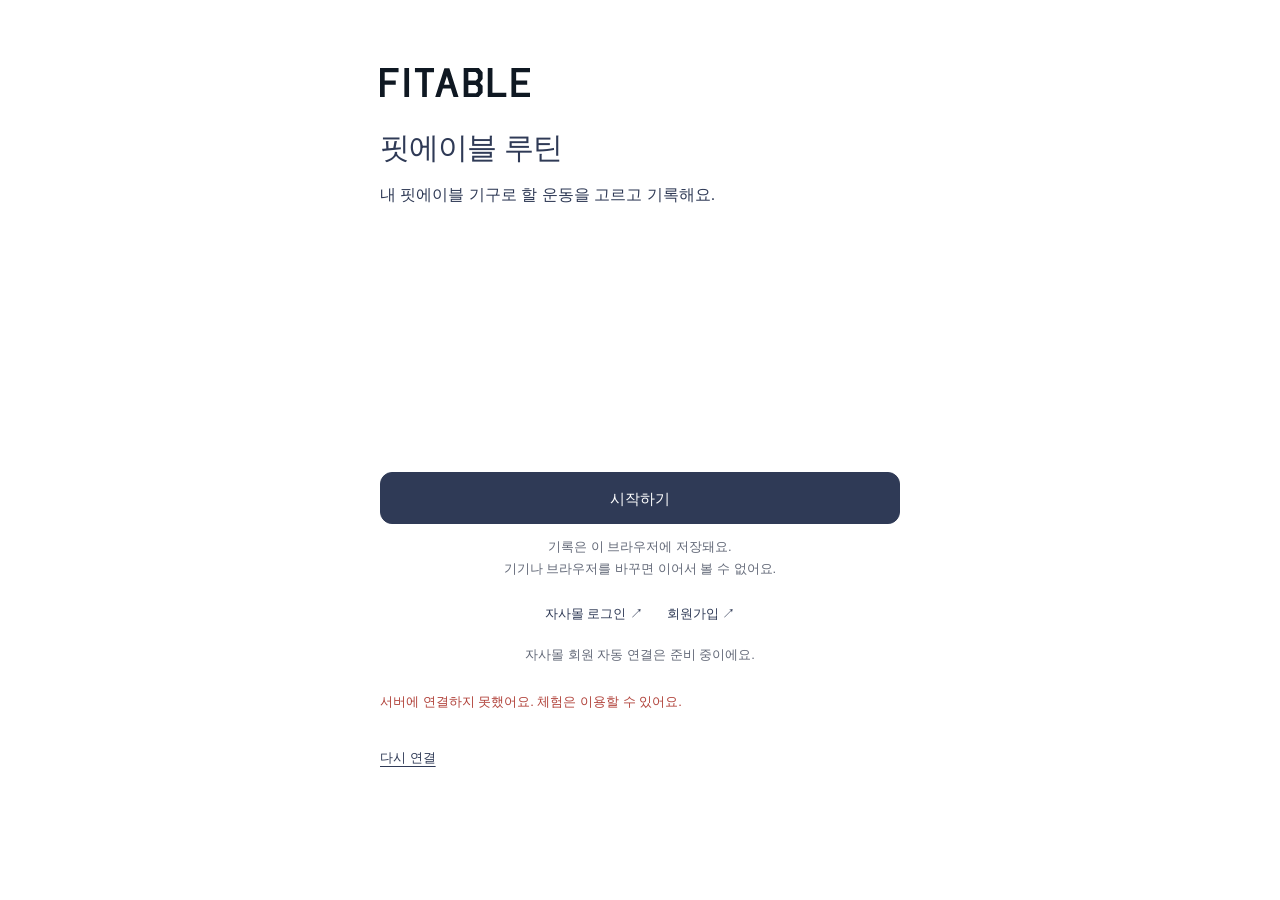
==== commit 67776c60: "Publish FITABLE routine 20261025-e: start screen and exercise list First visit: start screen, produc" ====
--- a/program-preview/index.html
+++ b/program-preview/index.html
@@ -1,3 +1,3 @@
 <!doctype html>
-<html lang="ko"><head><meta charset="utf-8"><meta name="viewport" content="width=device-width,initial-scale=1"><meta name="theme-color" content="#2f3a56"><meta name="robots" content="noindex,nofollow"><meta name="referrer" content="no-referrer"><meta name="description" content="와이드 풀업바 운동 안내, 세트 기록, 주간 운동 목표를 확인하세요."><title>핏에이블 루틴</title><link rel="manifest" href="manifest.webmanifest?v=20261025-a"><link rel="apple-touch-icon" href="apple-touch-icon.png"><link rel="icon" href="icon.svg?v=20261025-a" type="image/svg+xml"><link rel="stylesheet" href="style.css?v=20261025-a"><link rel="stylesheet" href="exercise-visuals.css?v=20261025-a"><link rel="stylesheet" href="program.css?v=20261025-a"><link rel="stylesheet" href="a-layout.css?v=20261025-a"><script src="exercise-visuals.js?v=20261025-a" defer></script><script src="program-levels.js?v=20261025-a" defer></script><script src="habit-progress.js?v=20261025-a" defer></script><script src="core.js?v=20261025-a" defer></script><script src="session-flow.js?v=20261025-a" defer></script><script src="app.js?v=20261025-a" defer></script></head>
+<html lang="ko"><head><meta charset="utf-8"><meta name="viewport" content="width=device-width,initial-scale=1"><meta name="theme-color" content="#2f3a56"><meta name="robots" content="noindex,nofollow"><meta name="referrer" content="no-referrer"><meta name="description" content="와이드 풀업바 운동 안내, 세트 기록, 주간 운동 목표를 확인하세요."><title>핏에이블 루틴</title><link rel="manifest" href="manifest.webmanifest?v=20261025-e"><link rel="apple-touch-icon" href="apple-touch-icon.png"><link rel="icon" href="icon.svg?v=20261025-e" type="image/svg+xml"><link rel="stylesheet" href="style.css?v=20261025-e"><link rel="stylesheet" href="exercise-visuals.css?v=20261025-e"><link rel="stylesheet" href="program.css?v=20261025-e"><link rel="stylesheet" href="a-layout.css?v=20261025-e"><script src="exercise-visuals.js?v=20261025-e" defer></script><script src="program-levels.js?v=20261025-e" defer></script><script src="habit-progress.js?v=20261025-e" defer></script><script src="core.js?v=20261025-e" defer></script><script src="session-flow.js?v=20261025-e" defer></script><script src="app.js?v=20261025-e" defer></script></head>
 <body><a class="skip-link" href="#main">본문으로 이동</a><header class="header"><a class="brand" href="./" aria-label="핏에이블 첫 화면"><img class="brand-logo" src="fitable-logo.svg" alt="FITABLE" width="126" height="24"><span class="brand-routine">루틴</span></a><button class="account-button" id="account-button" type="button">회원 연결</button></header><div id="mode-banner" class="mode-banner" hidden></div><div id="storage-warning" class="warning" role="alert" hidden></div><main id="main" tabindex="-1"><div class="loading">불러오는 중…</div></main><nav class="bottom-nav" aria-label="주요 메뉴" hidden><button type="button" data-tab="today"><svg viewBox="0 0 24 24" aria-hidden="true" fill="none" stroke="currentColor" stroke-width="1.7" stroke-linecap="round" stroke-linejoin="round"><rect x="4" y="5" width="16" height="16" rx="3"/><path d="M8 3v5m8-5v5M4 10h16m-12 5 3 3 5-5"/></svg><span>오늘</span></button><button type="button" data-tab="history"><svg viewBox="0 0 24 24" aria-hidden="true" fill="none" stroke="currentColor" stroke-width="1.7" stroke-linecap="round" stroke-linejoin="round"><path d="M5 20V11m7 9V4m7 16v-7"/></svg><span>내 기록</span></button><button type="button" data-tab="gear"><svg viewBox="0 0 24 24" aria-hidden="true" fill="none" stroke="currentColor" stroke-width="1.7" stroke-linecap="round" stroke-linejoin="round"><path d="M4 7h16M5 3v8m14-8v8M8 7v14m8-14v14"/></svg><span>내 기구</span></button></nav><div id="toast" class="toast" role="status" aria-live="polite" hidden></div><dialog id="modal" class="modal"><div id="modal-content"></div></dialog><noscript>운동 일지는 자바스크립트가 필요합니다.</noscript></body></html>
--- a/program-preview/style.css
+++ b/program-preview/style.css
@@ -1,4 +1,4 @@
-:root{--paper:#f5f3ed;--white:#fff;--ink:#2f3a56;--muted:#636978;--line:#dedfdc;--soft:#e9ece8;--mint:#dce9de;--error:#9e3f36;--radius:22px;font-family:-apple-system,BlinkMacSystemFont,'Apple SD Gothic Neo','Noto Sans KR',sans-serif;color:var(--ink);background:var(--paper);font-synthesis:none}*{box-sizing:border-box}body{margin:0;padding-bottom:100px}button,input,select{font:inherit}button,a,input,select{-webkit-tap-highlight-color:transparent}button,a{touch-action:manipulation}button{cursor:pointer}button:disabled{opacity:.55;cursor:wait}a{color:inherit}button:focus-visible,a:focus-visible,input:focus-visible,select:focus-visible{outline:3px solid #8ca7cc;outline-offset:3px}[hidden]{display:none!important}.header{max-width:1200px;margin:auto;padding:26px 36px;display:flex;justify-content:space-between;align-items:center}.brand{text-decoration:none;font-size:25px;letter-spacing:-1.2px;font-weight:850}.brand span{display:block;text-transform:uppercase;font-size:9px;font-weight:550;letter-spacing:1.6px;margin-top:4px}.account-button{background:transparent;border:1px solid #c8ccce;border-radius:30px;min-height:44px;padding:10px 18px;color:var(--ink);font-size:13px}.mode-banner{padding:10px 24px;background:#e5e9ed;font-size:12px;text-align:center;line-height:1.7}.mode-banner button{border:0;background:transparent;color:var(--ink);text-decoration:underline;min-height:30px;margin-left:10px}.warning{max-width:1128px;margin:14px auto;padding:14px 20px;background:#fff0de;border:1px solid #e0b780;border-radius:14px;font-size:13px;line-height:1.6}main{max-width:1128px;margin:0 auto;padding:32px 0 20px;outline:none}h1,h2,h3,p{margin:0}h1{font-size:38px;letter-spacing:-1.6px;line-height:1.3;font-weight:750}h2{font-size:23px;letter-spacing:-.8px;line-height:1.4}h3{font-size:17px;letter-spacing:-.4px;line-height:1.5}.eyebrow{text-transform:uppercase;letter-spacing:1.7px;font-size:10px;font-weight:700;margin-bottom:12px}.muted{color:var(--muted);font-size:14px;line-height:1.8}.small{font-size:12px;line-height:1.7;color:var(--muted)}.page-heading{display:flex;justify-content:space-between;align-items:center;gap:16px;margin-bottom:28px}.date{font-size:12px;color:var(--muted);margin-top:9px}.pill{display:inline-flex;background:var(--soft);border:1px solid #d2d9d1;border-radius:24px;padding:7px 12px;font-size:11px;line-height:1.5}.card{background:var(--white);border:1px solid #e1e3df;border-radius:var(--radius);padding:28px;margin-bottom:20px}.card-head{display:flex;align-items:center;justify-content:space-between;gap:14px;margin-bottom:20px}.hero{border-radius:var(--radius);padding:38px;background:var(--ink);color:white;display:grid;grid-template-columns:1.3fr 1fr;align-items:center;gap:30px;margin-bottom:20px;overflow:hidden;position:relative}.hero h2{font-size:36px;line-height:1.35;letter-spacing:-1.2px}.hero p:not(.eyebrow){color:#cdd4df;line-height:1.8;font-size:14px;margin:16px 0 25px}.hero .button{background:#f4f0e3;color:var(--ink);border:0}.hero-art{max-height:270px;width:100%}.button{display:inline-flex;align-items:center;justify-content:center;gap:10px;min-height:50px;padding:14px 22px;background:white;border:1px solid var(--line);border-radius:13px;text-decoration:none;font-size:14px;font-weight:650;color:var(--ink);line-height:1.5;text-align:center}.primary{background:var(--ink);border-color:var(--ink);color:white}.soft{background:var(--soft);border-color:var(--soft)}.danger{color:var(--error);border-color:#e2c6c1}.full{width:100%}.button-row{display:flex;gap:10px;flex-wrap:wrap}.text-button{border:0;background:none;color:var(--ink);min-height:44px;padding:10px 8px;font-size:13px;text-decoration:underline;text-underline-offset:4px}.grid{display:grid;grid-template-columns:1.1fr 1fr;gap:20px}.stats{display:grid;grid-template-columns:repeat(3,1fr);background:#eeeee7;border:1px solid var(--line);border-radius:var(--radius);padding:24px;margin-bottom:20px}.stats div{padding-left:24px;border-left:1px solid #d5d7d1}.stats div:first-child{padding-left:0;border:0}.stats span{display:block;font-size:12px;color:var(--muted);margin-bottom:10px}.stats strong{font-size:31px;font-weight:650;letter-spacing:-1px}.stats small{font-size:13px;font-weight:500;margin-left:4px}.empty{padding:32px 8px;text-align:center}.empty p{margin:12px 0 20px}.empty-mark{font-size:34px;font-weight:200;color:#8f9c95;margin-bottom:14px}.entry{padding-top:8px}.entry .hero{min-height:370px}.entry .hero h1{font-size:45px}.entry .hero p{max-width:440px}.entry-steps{display:grid;grid-template-columns:repeat(3,1fr);gap:26px;margin:36px 8px}.entry-steps span{font-size:11px;letter-spacing:1px;color:var(--muted)}.entry-steps h3{margin:10px 0}.entry-actions{max-width:650px;margin:46px auto 20px;padding:30px;background:white;border-radius:var(--radius);border:1px solid var(--line)}.entry-actions p{margin:14px 0}.entry-demo{margin-top:22px;border-top:1px solid var(--line);padding-top:20px}.footer-note{font-size:10px;letter-spacing:1.5px;text-align:center;color:var(--muted);margin:36px 0 12px}.goal-grid{display:grid;grid-template-columns:repeat(3,1fr);gap:10px}.choice{background:white;border:1px solid var(--line);border-radius:15px;padding:18px;text-align:left;color:var(--ink);min-height:110px}.choice strong{display:block;font-size:15px;margin-bottom:7px}.choice span{display:block;font-size:12px;line-height:1.6;color:var(--muted)}.choice.selected{border:2px solid var(--ink);padding:17px;background:#f1f3f4}.field{display:block;font-size:13px;font-weight:600;margin:18px 0}.field input,.field select{display:block;width:100%;min-height:50px;border:1px solid #8f9292;border-radius:11px;background:white;color:var(--ink);padding:12px 14px;margin-top:8px;min-width:0}.inline-fields{display:grid;grid-template-columns:1fr 1fr;gap:16px}.field small{display:block;font-weight:400;margin-top:7px;color:var(--muted);line-height:1.6}.field input[type=checkbox]{display:inline-block;width:20px;min-height:20px;margin:0 8px 0 0;vertical-align:middle}.notice{padding:16px 18px;background:#f0f1ec;border-radius:12px;font-size:12px;line-height:1.8;color:#59626d;margin-top:16px}.form-error{color:var(--error);font-size:13px;line-height:1.7;margin:10px 0}.setup-section{margin-top:26px}.setup-section h3{margin-bottom:12px}.session-top{display:flex;align-items:flex-start;justify-content:space-between;gap:15px;margin-bottom:25px}.session-top h1{font-size:32px}.session-condition{font-size:12px;color:var(--muted);line-height:1.7;margin-top:10px}.save-indicator{font-size:11px;color:#3b6b4a;line-height:1.7;margin-top:10px}.save-indicator.error{color:var(--error)}.session-grid{display:grid;grid-template-columns:1.15fr 1fr;gap:20px}.set-track{display:flex;gap:8px;margin-bottom:24px;flex-wrap:wrap}.set-chip{height:38px;min-width:38px;border:1px solid var(--line);border-radius:50%;background:white;color:var(--muted);font-size:12px}.set-chip.current{background:var(--ink);color:white;border-color:var(--ink)}.set-chip.done{background:var(--mint);color:#335a42;border-color:#bacdbd}.set-chip.skipped{background:#eeeee9;color:#7e838b}.record-input{display:flex;align-items:baseline;justify-content:center;gap:10px;margin:22px auto 12px}.record-input input{font-size:64px;width:170px;max-width:70%;font-weight:550;letter-spacing:-3px;border:0;border-bottom:2px solid #c9cfcd;border-radius:0;background:transparent;text-align:center;color:var(--ink);padding:6px 0;-moz-appearance:textfield}.record-input input::-webkit-inner-spin-button{display:none}.record-input span{font-size:20px;color:var(--muted)}.previous{text-align:center;color:var(--muted);font-size:12px;line-height:1.8}.target{font-size:12px;text-align:center;background:#f2f4f1;display:table;margin:12px auto;padding:7px 14px;border-radius:18px}.set-actions{margin-top:25px}.set-actions .button{min-height:58px;font-size:16px}.secondary-actions{display:flex;justify-content:space-around;gap:8px;margin:9px 0}.secondary-actions .text-button{font-size:12px}.timer-panel{border:1px solid var(--line);border-radius:15px;padding:18px;margin:22px 0;background:#fafbf8}.timer-panel .timer-title{display:flex;justify-content:space-between;align-items:center;margin-bottom:12px;font-size:12px}.timer-output{font-size:37px;font-variant-numeric:tabular-nums;letter-spacing:1px}.timer-buttons{display:flex;gap:8px;flex-wrap:wrap;margin-top:12px}.timer-buttons button{min-height:44px;padding:9px 14px;font-size:12px;flex:1}.rest-panel{background:#e8eee5;border-color:#cbd7c7}.rest-panel .timer-output{font-size:42px}.set-row{display:flex;gap:12px;padding:15px 0;align-items:center;border-bottom:1px solid #e8eae6}.set-row:last-child{border-bottom:0}.set-number{width:30px;height:30px;border-radius:50%;background:var(--soft);font-size:11px;display:grid;place-items:center;flex-shrink:0}.set-row .record-info{flex:1;min-width:0}.record-info strong{font-size:14px;display:block;line-height:1.6}.record-info small{display:block;font-size:11px;color:var(--muted);line-height:1.7}.set-value{font-size:20px;font-weight:650;white-space:nowrap}.set-value small{font-size:12px;font-weight:400;margin-left:3px}.set-row .text-button{font-size:11px;padding:8px 4px}.guide{padding:0 0 0 20px;color:var(--muted);font-size:13px;line-height:1.9}.guide li{padding-left:5px;margin-bottom:10px}.guide-header{display:flex;align-items:center;justify-content:space-between;gap:10px}.guide-art{width:100%;height:125px;display:block;margin:10px 0 22px;background:#f3f4ee;border-radius:14px}.feedback{display:flex;gap:8px;flex-wrap:wrap;margin:14px 0}.feedback button{min-height:45px;border-radius:30px;border:1px solid var(--line);background:white;padding:10px 16px;font-size:12px;color:var(--ink)}.feedback button.selected{background:var(--ink);color:white}.calendar{display:grid;grid-template-columns:repeat(7,1fr);gap:8px;margin:22px 0}.calendar span{aspect-ratio:1;display:grid;place-items:center;background:#f0f2ec;border-radius:9px;font-size:11px;color:#676e67}.calendar .done{background:var(--ink);color:white}.calendar .now{outline:1px solid var(--ink);outline-offset:2px}.metric-grid{display:grid;grid-template-columns:repeat(3,1fr);gap:10px;margin:22px 0}.metric-grid div{padding:15px 6px;background:#f1f3ef;border-radius:12px;text-align:center}.metric-grid span{font-size:11px;display:block;color:var(--muted);margin-bottom:8px}.metric-grid strong{font-size:25px}.metric-grid small{font-size:11px;margin-left:3px}.history-card .card-head{margin-bottom:8px}.session-row{border-top:1px solid var(--line);padding:20px 0}.session-row-header{display:flex;justify-content:space-between;gap:14px;align-items:center}.session-row h3{font-size:15px}.session-badges{display:flex;gap:6px;flex-wrap:wrap;margin-top:10px}.session-badges span{font-size:12px;background:#f0f2ef;border-radius:8px;padding:8px 10px}.history-filter{display:flex;gap:8px;margin-bottom:22px;flex-wrap:wrap}.history-filter button{min-height:44px;border:1px solid var(--line);background:white;color:var(--ink);border-radius:30px;padding:9px 18px;font-size:12px}.history-filter button.selected{background:var(--ink);color:white}.chart{width:100%;height:105px;overflow:visible;margin-top:10px}.chart text{font-family:inherit;fill:var(--muted);font-size:9px}.body-layout{display:grid;grid-template-columns:140px 1fr;gap:20px;align-items:center}.body-map{height:235px;width:140px;fill:#e4e7e4;stroke:#c7cfca;stroke-width:1}.body-map .body-hit{cursor:pointer;fill:#d7e1d7}.body-map .active{fill:#779880}.body-map .selected{fill:var(--ink)}.muscle-button{display:flex;justify-content:space-between;gap:14px;align-items:center;background:white;width:100%;min-height:48px;border:0;border-bottom:1px solid var(--line);color:var(--ink);font-size:13px;text-align:left;padding:12px 4px}.muscle-button.selected{font-weight:700}.muscle-button span:last-child{font-size:12px;color:var(--muted)}.body-details{background:#f3f5f0;border-radius:12px;padding:15px;margin-top:14px;font-size:12px;line-height:1.9}.milestones{display:flex;gap:10px;flex-wrap:wrap;margin:20px 0}.milestone{flex:1;min-width:120px;background:#f0f2ed;padding:17px;border-radius:14px;font-size:12px;line-height:1.7}.milestone strong{display:block;margin-bottom:6px}.milestone.done{background:var(--mint)}.program-note{margin-top:18px}.gear-row{display:flex;align-items:center;gap:16px;padding:20px 0;border-bottom:1px solid var(--line)}.gear-icon{height:55px;width:55px;border-radius:15px;background:#e7ece4;display:grid;place-items:center;flex-shrink:0;font-size:12px}.gear-row .record-info{flex:1}.discovery{border-top:1px solid var(--line);margin-top:28px;padding-top:25px}.bottom-nav{position:fixed;bottom:0;left:50%;transform:translateX(-50%);width:min(650px,100%);border:1px solid #dcdedc;border-bottom:0;border-radius:22px 22px 0 0;background:rgba(255,255,255,.97);backdrop-filter:blur(16px);display:grid;grid-template-columns:repeat(4,1fr);padding:10px 12px max(12px,env(safe-area-inset-bottom));z-index:10;box-shadow:0 -5px 24px #2f3a5606}.bottom-nav button{border:0;background:transparent;min-height:52px;color:#71757e;font-size:23px;border-radius:12px}.bottom-nav button span{display:block;font-size:11px;margin-top:4px}.bottom-nav [aria-current=page]{color:var(--ink);background:#f0f3ef}.modal{border:1px solid var(--line);border-radius:24px;color:var(--ink);background:var(--white);padding:28px;width:min(520px,calc(100% - 28px));max-height:88dvh;overflow-y:auto}.modal::backdrop{background:#1b253c66;backdrop-filter:blur(3px)}.modal-head{display:flex;justify-content:space-between;gap:16px;align-items:flex-start;margin-bottom:18px}.icon-button{border:0;background:#f0f1ed;min-width:44px;min-height:44px;border-radius:50%;font-size:25px;color:var(--ink)}.toast{position:fixed;bottom:108px;left:50%;transform:translateX(-50%);width:max-content;max-width:calc(100% - 32px);padding:15px 22px;background:#26324a;color:white;line-height:1.6;border-radius:14px;font-size:13px;z-index:100;box-shadow:0 5px 25px #2f3a5620}.skip-link{position:fixed;top:-100px;left:16px;z-index:200;background:white;padding:16px}.skip-link:focus{top:10px}.loading{padding:70px;text-align:center;color:var(--muted)}details{margin-top:12px}summary{cursor:pointer;font-size:13px;min-height:44px;display:flex;align-items:center;gap:8px}input[type=checkbox]{accent-color:var(--ink)}.finish-summary{padding:22px;background:var(--soft);border-radius:16px;margin:18px 0}.finish-summary strong{font-size:32px}.continue-card{border:1px solid #b8c9b8;background:#edf3e9}.resume-tag{background:#e7ece5;color:#4a6651;padding:7px 10px;border-radius:20px;font-size:11px}.nowrap{white-space:nowrap}.divider{height:1px;background:var(--line);margin:24px 0}.link-note{font-size:12px;line-height:1.8}.floating-error{border:1px solid #e3bbb5;background:#fff2ee;padding:14px;border-radius:12px;margin-bottom:18px;color:var(--error);font-size:13px;line-height:1.7}.body-caption{font-size:11px;line-height:1.8;color:var(--muted);margin-top:16px}.completed-message{padding:25px 0;text-align:center}.completed-message .empty-mark{color:#577d5e}.section-gap{margin-top:30px}.button-link{white-space:normal}.mini-label{font-size:11px;color:var(--muted)}
+:root{--paper:#f5f3ed;--white:#fff;--ink:#2f3a56;--muted:#636978;--line:#dedfdc;--soft:#e9ece8;--mint:#dce9de;--error:#9e3f36;--radius:22px;font-family:-apple-system,BlinkMacSystemFont,'Apple SD Gothic Neo','Noto Sans KR',sans-serif;color:var(--ink);background:var(--paper);font-synthesis:none}*{box-sizing:border-box}body{margin:0;padding-bottom:100px}button,input,select{font:inherit}button,a,input,select{-webkit-tap-highlight-color:transparent}button,a{touch-action:manipulation}button{cursor:pointer}button:disabled{opacity:.55;cursor:wait}a{color:inherit}button:focus-visible,a:focus-visible,input:focus-visible,select:focus-visible{outline:3px solid #8ca7cc;outline-offset:3px}[hidden]{display:none!important}.header{max-width:1200px;margin:auto;padding:26px 36px;display:flex;justify-content:space-between;align-items:center}.brand{text-decoration:none;font-size:25px;letter-spacing:-1.2px;font-weight:850}.brand span{display:block;text-transform:uppercase;font-size:9px;font-weight:550;letter-spacing:1.6px;margin-top:4px}.account-button{background:transparent;border:1px solid #c8ccce;border-radius:30px;min-height:44px;padding:10px 18px;color:var(--ink);font-size:13px}.mode-banner{padding:10px 24px;background:#e5e9ed;font-size:12px;text-align:center;line-height:1.7}.mode-banner button{border:0;background:transparent;color:var(--ink);text-decoration:underline;min-height:30px;margin-left:10px}.warning{max-width:1128px;margin:14px auto;padding:14px 20px;background:#fff0de;border:1px solid #e0b780;border-radius:14px;font-size:13px;line-height:1.6}main{max-width:1128px;margin:0 auto;padding:32px 0 20px;outline:none}h1,h2,h3,p{margin:0}h1{font-size:38px;letter-spacing:-1.6px;line-height:1.3;font-weight:750}h2{font-size:23px;letter-spacing:-.8px;line-height:1.4}h3{font-size:17px;letter-spacing:-.4px;line-height:1.5}.eyebrow{text-transform:uppercase;letter-spacing:1.7px;font-size:10px;font-weight:700;margin-bottom:12px}.muted{color:var(--muted);font-size:14px;line-height:1.8}.small{font-size:12px;line-height:1.7;color:var(--muted)}.page-heading{display:flex;justify-content:space-between;align-items:center;gap:16px;margin-bottom:28px}.date{font-size:12px;color:var(--muted);margin-top:9px}.pill{display:inline-flex;background:var(--soft);border:1px solid #d2d9d1;border-radius:24px;padding:7px 12px;font-size:11px;line-height:1.5}.card{background:var(--white);border:1px solid #e1e3df;border-radius:var(--radius);padding:28px;margin-bottom:20px}.card-head{display:flex;align-items:center;justify-content:space-between;gap:14px;margin-bottom:20px}.hero{border-radius:var(--radius);padding:38px;background:var(--ink);color:white;display:grid;grid-template-columns:1.3fr 1fr;align-items:center;gap:30px;margin-bottom:20px;overflow:hidden;position:relative}.hero h2{font-size:36px;line-height:1.35;letter-spacing:-1.2px}.hero p:not(.eyebrow){color:#cdd4df;line-height:1.8;font-size:14px;margin:16px 0 25px}.hero .button{background:#f4f0e3;color:var(--ink);border:0}.hero-art{max-height:270px;width:100%}.button{display:inline-flex;align-items:center;justify-content:center;gap:10px;min-height:50px;padding:14px 22px;background:white;border:1px solid var(--line);border-radius:13px;text-decoration:none;font-size:14px;font-weight:650;color:var(--ink);line-height:1.5;text-align:center}.primary{background:var(--ink);border-color:var(--ink);color:white}.soft{background:var(--soft);border-color:var(--soft)}.danger{color:var(--error);border-color:#e2c6c1}.full{width:100%}.button-row{display:flex;gap:10px;flex-wrap:wrap}.text-button{border:0;background:none;color:var(--ink);min-height:44px;padding:10px 8px;font-size:13px;text-decoration:underline;text-underline-offset:4px}.grid{display:grid;grid-template-columns:1.1fr 1fr;gap:20px}.stats{display:grid;grid-template-columns:repeat(3,1fr);background:#eeeee7;border:1px solid var(--line);border-radius:var(--radius);padding:24px;margin-bottom:20px}.stats div{padding-left:24px;border-left:1px solid #d5d7d1}.stats div:first-child{padding-left:0;border:0}.stats span{display:block;font-size:12px;color:var(--muted);margin-bottom:10px}.stats strong{font-size:31px;font-weight:650;letter-spacing:-1px}.stats small{font-size:13px;font-weight:500;margin-left:4px}.empty{padding:32px 8px;text-align:center}.empty p{margin:12px 0 20px}.empty-mark{font-size:34px;font-weight:200;color:#7a8780;margin-bottom:14px}.entry{padding-top:8px}.entry .hero{min-height:370px}.entry .hero h1{font-size:45px}.entry .hero p{max-width:440px}.entry-steps{display:grid;grid-template-columns:repeat(3,1fr);gap:26px;margin:36px 8px}.entry-steps span{font-size:11px;letter-spacing:1px;color:var(--muted)}.entry-steps h3{margin:10px 0}.entry-actions{max-width:650px;margin:46px auto 20px;padding:30px;background:white;border-radius:var(--radius);border:1px solid var(--line)}.entry-actions p{margin:14px 0}.entry-demo{margin-top:22px;border-top:1px solid var(--line);padding-top:20px}.footer-note{font-size:10px;letter-spacing:1.5px;text-align:center;color:var(--muted);margin:36px 0 12px}.goal-grid{display:grid;grid-template-columns:repeat(3,1fr);gap:10px}.choice{background:white;border:1px solid var(--line);border-radius:15px;padding:18px;text-align:left;color:var(--ink);min-height:110px}.choice strong{display:block;font-size:15px;margin-bottom:7px}.choice span{display:block;font-size:12px;line-height:1.6;color:var(--muted)}.choice.selected{border:2px solid var(--ink);padding:17px;background:#f1f3f4}.field{display:block;font-size:13px;font-weight:600;margin:18px 0}.field input,.field select{display:block;width:100%;min-height:50px;border:1px solid #8f9292;border-radius:11px;background:white;color:var(--ink);padding:12px 14px;margin-top:8px;min-width:0}.inline-fields{display:grid;grid-template-columns:1fr 1fr;gap:16px}.field small{display:block;font-weight:400;margin-top:7px;color:var(--muted);line-height:1.6}.field input[type=checkbox]{display:inline-block;width:20px;min-height:20px;margin:0 8px 0 0;vertical-align:middle}.notice{padding:16px 18px;background:#f0f1ec;border-radius:12px;font-size:12px;line-height:1.8;color:#59626d;margin-top:16px}.form-error{color:var(--error);font-size:13px;line-height:1.7;margin:10px 0}.setup-section{margin-top:26px}.setup-section h3{margin-bottom:12px}.session-top{display:flex;align-items:flex-start;justify-content:space-between;gap:15px;margin-bottom:25px}.session-top h1{font-size:32px}.session-condition{font-size:12px;color:var(--muted);line-height:1.7;margin-top:10px}.save-indicator{font-size:11px;color:#3b6b4a;line-height:1.7;margin-top:10px}.save-indicator.error{color:var(--error)}.session-grid{display:grid;grid-template-columns:1.15fr 1fr;gap:20px}.set-track{display:flex;gap:8px;margin-bottom:24px;flex-wrap:wrap}.set-chip{height:38px;min-width:38px;border:1px solid var(--line);border-radius:50%;background:white;color:var(--muted);font-size:12px}.set-chip.current{background:var(--ink);color:white;border-color:var(--ink)}.set-chip.done{background:var(--mint);color:#335a42;border-color:#bacdbd}.set-chip.skipped{background:#eeeee9;color:#7e838b}.record-input{display:flex;align-items:baseline;justify-content:center;gap:10px;margin:22px auto 12px}.record-input input{font-size:64px;width:170px;max-width:70%;font-weight:550;letter-spacing:-3px;border:0;border-bottom:2px solid #c9cfcd;border-radius:0;background:transparent;text-align:center;color:var(--ink);padding:6px 0;-moz-appearance:textfield}.record-input input::-webkit-inner-spin-button{display:none}.record-input span{font-size:20px;color:var(--muted)}.previous{text-align:center;color:var(--muted);font-size:12px;line-height:1.8}.target{font-size:12px;text-align:center;background:#f2f4f1;display:table;margin:12px auto;padding:7px 14px;border-radius:18px}.set-actions{margin-top:25px}.set-actions .button{min-height:58px;font-size:16px}.secondary-actions{display:flex;justify-content:space-around;gap:8px;margin:9px 0}.secondary-actions .text-button{font-size:12px}.timer-panel{border:1px solid var(--line);border-radius:15px;padding:18px;margin:22px 0;background:#fafbf8}.timer-panel .timer-title{display:flex;justify-content:space-between;align-items:center;margin-bottom:12px;font-size:12px}.timer-output{font-size:37px;font-variant-numeric:tabular-nums;letter-spacing:1px}.timer-buttons{display:flex;gap:8px;flex-wrap:wrap;margin-top:12px}.timer-buttons button{min-height:44px;padding:9px 14px;font-size:12px;flex:1}.rest-panel{background:#e8eee5;border-color:#cbd7c7}.rest-panel .timer-output{font-size:42px}.set-row{display:flex;gap:12px;padding:15px 0;align-items:center;border-bottom:1px solid #e8eae6}.set-row:last-child{border-bottom:0}.set-number{width:30px;height:30px;border-radius:50%;background:var(--soft);font-size:11px;display:grid;place-items:center;flex-shrink:0}.set-row .record-info{flex:1;min-width:0}.record-info strong{font-size:14px;display:block;line-height:1.6}.record-info small{display:block;font-size:11px;color:var(--muted);line-height:1.7}.set-value{font-size:20px;font-weight:650;white-space:nowrap}.set-value small{font-size:12px;font-weight:400;margin-left:3px}.set-row .text-button{font-size:11px;padding:8px 4px}.guide{padding:0 0 0 20px;color:var(--muted);font-size:13px;line-height:1.9}.guide li{padding-left:5px;margin-bottom:10px}.guide-header{display:flex;align-items:center;justify-content:space-between;gap:10px}.guide-art{width:100%;height:125px;display:block;margin:10px 0 22px;background:#f3f4ee;border-radius:14px}.feedback{display:flex;gap:8px;flex-wrap:wrap;margin:14px 0}.feedback button{min-height:45px;border-radius:30px;border:1px solid var(--line);background:white;padding:10px 16px;font-size:12px;color:var(--ink)}.feedback button.selected{background:var(--ink);color:white}.calendar{display:grid;grid-template-columns:repeat(7,1fr);gap:8px;margin:22px 0}.calendar span{aspect-ratio:1;display:grid;place-items:center;background:#f0f2ec;border-radius:9px;font-size:11px;color:#676e67}.calendar .done{background:var(--ink);color:white}.calendar .now{outline:1px solid var(--ink);outline-offset:2px}.metric-grid{display:grid;grid-template-columns:repeat(3,1fr);gap:10px;margin:22px 0}.metric-grid div{padding:15px 6px;background:#f1f3ef;border-radius:12px;text-align:center}.metric-grid span{font-size:11px;display:block;color:var(--muted);margin-bottom:8px}.metric-grid strong{font-size:25px}.metric-grid small{font-size:11px;margin-left:3px}.history-card .card-head{margin-bottom:8px}.session-row{border-top:1px solid var(--line);padding:20px 0}.session-row-header{display:flex;justify-content:space-between;gap:14px;align-items:center}.session-row h3{font-size:15px}.session-badges{display:flex;gap:6px;flex-wrap:wrap;margin-top:10px}.session-badges span{font-size:12px;background:#f0f2ef;border-radius:8px;padding:8px 10px}.history-filter{display:flex;gap:8px;margin-bottom:22px;flex-wrap:wrap}.history-filter button{min-height:44px;border:1px solid var(--line);background:white;color:var(--ink);border-radius:30px;padding:9px 18px;font-size:12px}.history-filter button.selected{background:var(--ink);color:white}.chart{width:100%;height:105px;overflow:visible;margin-top:10px}.chart text{font-family:inherit;fill:var(--muted);font-size:9px}.body-layout{display:grid;grid-template-columns:140px 1fr;gap:20px;align-items:center}.body-map{height:235px;width:140px;fill:#e4e7e4;stroke:#c7cfca;stroke-width:1}.body-map .body-hit{cursor:pointer;fill:#d7e1d7}.body-map .active{fill:#779880}.body-map .selected{fill:var(--ink)}.muscle-button{display:flex;justify-content:space-between;gap:14px;align-items:center;background:white;width:100%;min-height:48px;border:0;border-bottom:1px solid var(--line);color:var(--ink);font-size:13px;text-align:left;padding:12px 4px}.muscle-button.selected{font-weight:700}.muscle-button span:last-child{font-size:12px;color:var(--muted)}.body-details{background:#f3f5f0;border-radius:12px;padding:15px;margin-top:14px;font-size:12px;line-height:1.9}.milestones{display:flex;gap:10px;flex-wrap:wrap;margin:20px 0}.milestone{flex:1;min-width:120px;background:#f0f2ed;padding:17px;border-radius:14px;font-size:12px;line-height:1.7}.milestone strong{display:block;margin-bottom:6px}.milestone.done{background:var(--mint)}.program-note{margin-top:18px}.gear-row{display:flex;align-items:center;gap:16px;padding:20px 0;border-bottom:1px solid var(--line)}.gear-icon{height:55px;width:55px;border-radius:15px;background:#e7ece4;display:grid;place-items:center;flex-shrink:0;font-size:12px}.gear-row .record-info{flex:1}.discovery{border-top:1px solid var(--line);margin-top:28px;padding-top:25px}.bottom-nav{position:fixed;bottom:0;left:50%;transform:translateX(-50%);width:min(650px,100%);border:1px solid #dcdedc;border-bottom:0;border-radius:22px 22px 0 0;background:rgba(255,255,255,.97);backdrop-filter:blur(16px);display:grid;grid-template-columns:repeat(4,1fr);padding:10px 12px max(12px,env(safe-area-inset-bottom));z-index:10;box-shadow:0 -5px 24px #2f3a5606}.bottom-nav button{border:0;background:transparent;min-height:52px;color:#71757e;font-size:23px;border-radius:12px}.bottom-nav button span{display:block;font-size:11px;margin-top:4px}.bottom-nav [aria-current=page]{color:var(--ink);background:#f0f3ef}.modal{border:1px solid var(--line);border-radius:24px;color:var(--ink);background:var(--white);padding:28px;width:min(520px,calc(100% - 28px));max-height:88dvh;overflow-y:auto}.modal::backdrop{background:#1b253c66;backdrop-filter:blur(3px)}.modal-head{display:flex;justify-content:space-between;gap:16px;align-items:flex-start;margin-bottom:18px}.icon-button{border:0;background:#f0f1ed;min-width:44px;min-height:44px;border-radius:50%;font-size:25px;color:var(--ink)}.toast{position:fixed;bottom:108px;left:50%;transform:translateX(-50%);width:max-content;max-width:calc(100% - 32px);padding:15px 22px;background:#26324a;color:white;line-height:1.6;border-radius:14px;font-size:13px;z-index:100;box-shadow:0 5px 25px #2f3a5620}.skip-link{position:fixed;top:-100px;left:16px;z-index:200;background:white;padding:16px}.skip-link:focus{top:10px}.loading{padding:70px;text-align:center;color:var(--muted)}details{margin-top:12px}summary{cursor:pointer;font-size:13px;min-height:44px;display:flex;align-items:center;gap:8px}input[type=checkbox]{accent-color:var(--ink)}.finish-summary{padding:22px;background:var(--soft);border-radius:16px;margin:18px 0}.finish-summary strong{font-size:32px}.continue-card{border:1px solid #b8c9b8;background:#edf3e9}.resume-tag{background:#e7ece5;color:#4a6651;padding:7px 10px;border-radius:20px;font-size:11px}.nowrap{white-space:nowrap}.divider{height:1px;background:var(--line);margin:24px 0}.link-note{font-size:12px;line-height:1.8}.floating-error{border:1px solid #e3bbb5;background:#fff2ee;padding:14px;border-radius:12px;margin-bottom:18px;color:var(--error);font-size:13px;line-height:1.7}.body-caption{font-size:11px;line-height:1.8;color:var(--muted);margin-top:16px}.completed-message{padding:25px 0;text-align:center}.completed-message .empty-mark{color:#577d5e}.section-gap{margin-top:30px}.button-link{white-space:normal}.mini-label{font-size:11px;color:var(--muted)}
 @media(max-width:1190px){main{margin:0 32px}.header{padding:24px 32px}}@media(max-width:760px){.header{padding:22px 22px}main{padding-top:24px;margin:0 20px}.brand{font-size:24px}.brand span{font-size:8px}.account-button{font-size:12px;padding:9px 13px}.mode-banner{font-size:11px;padding:9px 16px}.mode-banner button{display:inline;padding:2px 5px;margin-left:4px}.page-heading{margin-bottom:23px;align-items:flex-start}h1{font-size:29px;letter-spacing:-1.1px}h2{font-size:21px}.page-heading>.pill{display:none}.hero{padding:27px 25px;grid-template-columns:1fr;gap:0}.hero h2{font-size:30px}.hero-art{height:190px;position:absolute;width:175px;right:-20px;bottom:8px;opacity:.22;pointer-events:none}.hero-copy{position:relative;z-index:1}.hero p:not(.eyebrow){margin:13px 0 20px;max-width:260px}.hero .button{font-size:13px}.entry .hero{min-height:350px}.entry .hero h1{font-size:37px}.entry .hero-art{height:260px;width:250px;right:-60px;bottom:0;opacity:.24}.entry-steps{grid-template-columns:1fr;margin:28px 5px;gap:22px}.entry-steps>div{border-bottom:1px solid var(--line);padding-bottom:18px}.entry-steps h3{margin:7px 0}.entry-actions{margin-top:30px;padding:24px 22px}.entry-actions .button-row{flex-direction:column}.card{padding:23px 21px;border-radius:20px;margin-bottom:16px}.grid,.session-grid{grid-template-columns:1fr;gap:0}.stats{padding:20px 17px;border-radius:20px;margin-bottom:16px}.stats div{padding-left:14px}.stats span{font-size:10px;margin-bottom:9px}.stats strong{font-size:27px}.stats small{font-size:11px}.goal-grid{grid-template-columns:1fr;gap:9px}.choice{min-height:83px;padding:15px 16px}.choice.selected{padding:14px 15px}.choice strong{font-size:14px;margin-bottom:4px}.choice span{font-size:12px}.inline-fields{gap:12px}.field{font-size:12px}.field input,.field select{font-size:14px;padding:12px 11px}.session-top h1{font-size:27px}.session-top .text-button{font-size:12px;max-width:90px}.session-condition{font-size:11px}.session-top{margin-bottom:20px}.record-input input{font-size:64px}.record-input{margin-top:20px}.set-actions .button{font-size:15px}.body-layout{grid-template-columns:120px 1fr;gap:15px}.body-map{width:120px;height:220px}.metric-grid strong{font-size:23px}.metric-grid span{font-size:10px}.session-row-header{align-items:flex-start}.session-row .text-button{font-size:11px;flex-shrink:0}.gear-row{gap:12px;flex-wrap:wrap}.gear-row .pill{margin-left:67px}.gear-row .record-info{min-width:180px}.card-head{gap:10px}.card-head .text-button{font-size:11px}.notice{padding:14px;font-size:11px}.milestone{min-width:100px;padding:14px}.warning{margin:10px 20px;font-size:12px}.modal{padding:24px 21px}.button-row .button{flex:1}.finish-summary strong{font-size:27px}.footer-note{letter-spacing:1px;font-size:9px}.set-track{gap:7px}.set-chip{height:35px;min-width:35px}}@media(prefers-reduced-motion:reduce){*,*::before,*::after{scroll-behavior:auto!important;animation:none!important;transition:none!important}}
 
 [data-gap="10"]{margin-top:10px}[data-gap="12"]{margin-top:12px}[data-gap="16"]{margin-top:16px}
--- a/program-preview/a-layout.css
+++ b/program-preview/a-layout.css
@@ -19,3 +19,7 @@
 .a-prepare{padding-bottom:160px}.a-prepare>.a-bottom-actions{position:fixed;bottom:0;left:50%;transform:translateX(-50%);width:min(568px,100%);padding:12px 24px max(20px,env(safe-area-inset-bottom));margin:0;background:#fff;border-top:1px solid var(--line);z-index:30}.a-prepare-pictures .fv-diagram{height:160px}.a-prepare .a-safety{margin:12px 0}.a-prepare .a-grip-direction{display:none}.a-prepare .a-option{min-height:62px}.a-prepare .a-prepare-pictures{margin:12px 0 6px}
 .toast,.a-focus-mode .toast{top:max(16px,env(safe-area-inset-top));bottom:auto;pointer-events:none}
 @media(max-width:390px){.a-prepare>.a-bottom-actions{padding-left:20px;padding-right:20px}.a-prepare-pictures .fv-diagram{height:146px}}
+.a-addon{border-top:1px solid var(--line);border-bottom:1px solid var(--line);padding:12px 0;margin:12px 0}.a-addon-title{font-size:14px;font-weight:500;margin:0 0 4px}.a-addon .small{color:#636978;font-size:13px;line-height:1.7;margin:0;overflow-wrap:anywhere}.a-addon a{color:#2f3a56;text-decoration:underline;white-space:nowrap}
+.a-addon+.a-option{border-top:0}.a-prepare .grip-field,#finish-form .field,#finish-form .feedback button{font-size:13px}
+.stats div{display:flex;flex-direction:column;justify-content:space-between}.stats span{font-size:13px;line-height:1.35;word-break:keep-all;text-wrap:balance}.stats small,.metric-grid span,.metric-grid small,.habit-milestones small,.history-filter button,.session-badges span,.set-value small,.record-info small,.muscle-button span,.muscle-button span:last-child,.body-details,.body-caption,.card-head .text-button,.session-row .text-button,.set-row .text-button,.pill,.motion-guide-card .guide-header .pill,.gear-icon,.recommendation-help p,.level-stage,.level-badge,.level-meter,.level-prepared,.level-disclaimer,.level-rules,.level-stop-list,.level-basis,.level-source-list,.fv-step-label,.fv-step-text,.fv-caption-label,.exercise-visual>figcaption,.motion-guide-card .exercise-visual>figcaption,.fv-compact>figcaption{font-size:13px}.fv-step-label span{font-size:13px;flex-basis:22px;height:22px}.chart text{font-size:13px}
+.a-start{padding-top:48px}.a-start-logo{display:block;width:150px;height:auto;margin:0 0 30px}.a-start h1{font-size:30px;margin:0 0 12px}.a-start-line{font-size:16px;line-height:1.7;margin:0;color:var(--ink);word-break:keep-all}.a-picker h1{font-size:26px;line-height:1.4;margin:6px 0 20px;word-break:keep-all}.a-picker>.text-button{margin-bottom:8px}.a-pick-list{border-top:1px solid var(--line)}.a-pick{display:flex;align-items:center;gap:14px;width:100%;min-height:72px;padding:12px 0;border:0;border-bottom:1px solid var(--line);background:#fff;color:var(--ink);text-align:left;font:inherit;cursor:pointer}.a-pick-thumb{flex:0 0 52px;width:52px}.a-pick-thumb .exercise-visual{width:52px;margin:0}.a-pick-thumb .fv-diagram{height:78px}.a-pick-text{flex:1;min-width:0;display:flex;flex-direction:column;gap:3px}.a-pick-text strong{font-size:16px;font-weight:600;line-height:1.4}.a-pick-text small{font-size:13px;line-height:1.5;color:#636978;word-break:keep-all}.a-pick-arrow{font-size:26px;line-height:1;color:#636978}.a-pick:disabled{cursor:not-allowed}.a-pick:disabled .a-pick-text{opacity:.5}.a-pick-program .a-pick-text small:first-child{color:var(--ink);font-weight:600}.a-pick-group{font-size:14px;font-weight:600;color:#636978;margin:28px 0 6px}.a-pick-note{font-size:13px;line-height:1.6;color:#636978;margin:8px 0 0;word-break:keep-all}.a-pick-note a{color:#2f3a56;text-decoration:underline;white-space:nowrap}.a-prepare .a-band-note{font-size:13px}.a-band-note small{display:block;font-size:13px;font-weight:400;color:#636978;margin-top:6px}
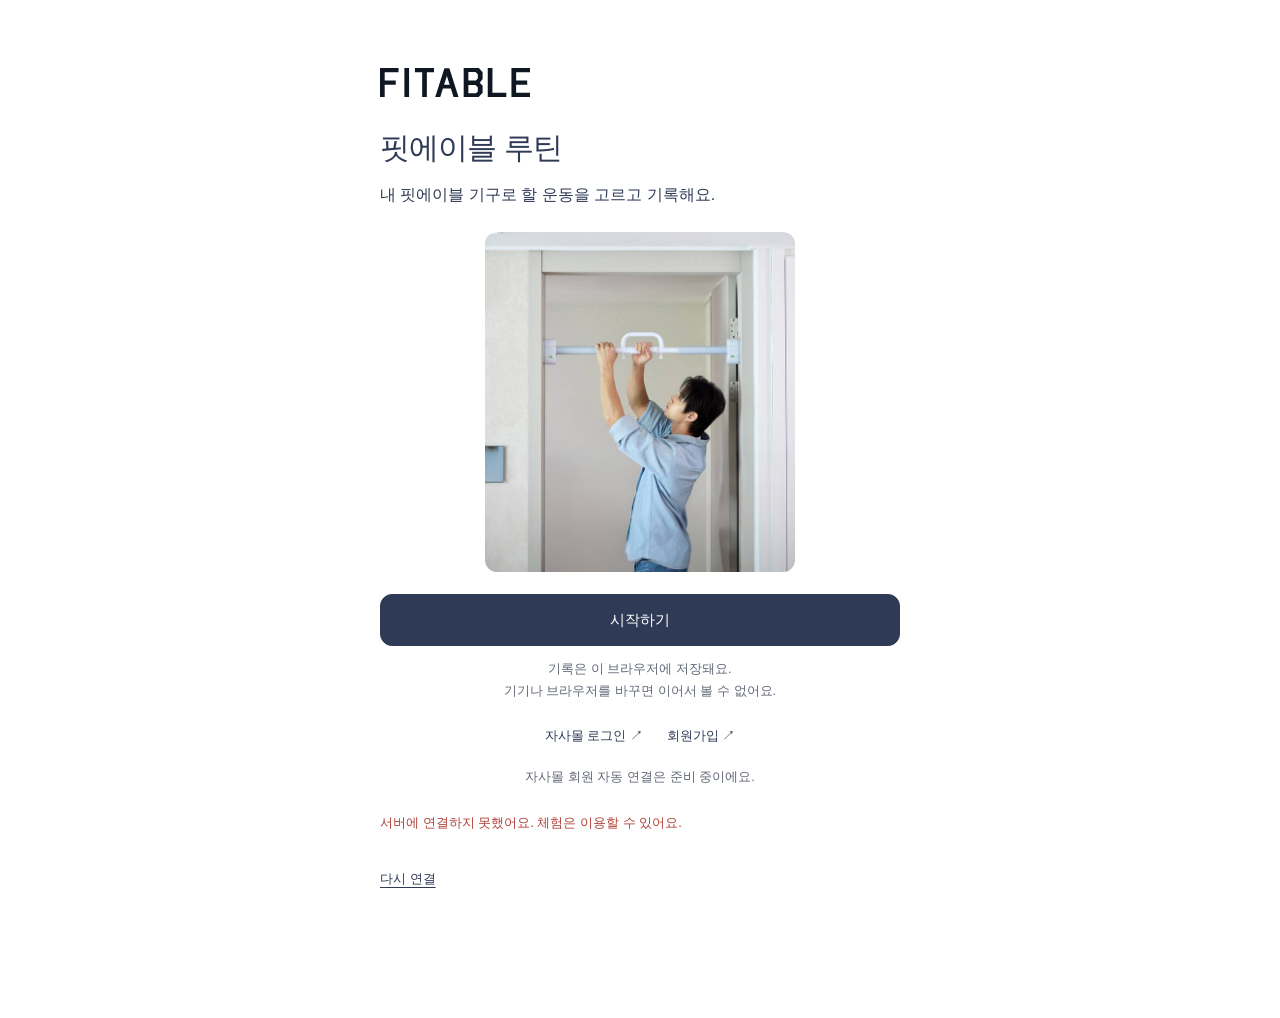
==== commit bc906ec5: "Publish FITABLE routine 20261025-f: product photos and smoother first run Official product photos as" ====
--- a/program-preview/index.html
+++ b/program-preview/index.html
@@ -1,3 +1,3 @@
 <!doctype html>
-<html lang="ko"><head><meta charset="utf-8"><meta name="viewport" content="width=device-width,initial-scale=1"><meta name="theme-color" content="#2f3a56"><meta name="robots" content="noindex,nofollow"><meta name="referrer" content="no-referrer"><meta name="description" content="와이드 풀업바 운동 안내, 세트 기록, 주간 운동 목표를 확인하세요."><title>핏에이블 루틴</title><link rel="manifest" href="manifest.webmanifest?v=20261025-e"><link rel="apple-touch-icon" href="apple-touch-icon.png"><link rel="icon" href="icon.svg?v=20261025-e" type="image/svg+xml"><link rel="stylesheet" href="style.css?v=20261025-e"><link rel="stylesheet" href="exercise-visuals.css?v=20261025-e"><link rel="stylesheet" href="program.css?v=20261025-e"><link rel="stylesheet" href="a-layout.css?v=20261025-e"><script src="exercise-visuals.js?v=20261025-e" defer></script><script src="program-levels.js?v=20261025-e" defer></script><script src="habit-progress.js?v=20261025-e" defer></script><script src="core.js?v=20261025-e" defer></script><script src="session-flow.js?v=20261025-e" defer></script><script src="app.js?v=20261025-e" defer></script></head>
+<html lang="ko"><head><meta charset="utf-8"><meta name="viewport" content="width=device-width,initial-scale=1"><meta name="theme-color" content="#2f3a56"><meta name="robots" content="noindex,nofollow"><meta name="referrer" content="no-referrer"><meta name="description" content="와이드 풀업바 운동 안내, 세트 기록, 주간 운동 목표를 확인하세요."><title>핏에이블 루틴</title><link rel="manifest" href="manifest.webmanifest?v=20261025-f"><link rel="apple-touch-icon" href="apple-touch-icon.png"><link rel="icon" href="icon.svg?v=20261025-f" type="image/svg+xml"><link rel="stylesheet" href="style.css?v=20261025-f"><link rel="stylesheet" href="exercise-visuals.css?v=20261025-f"><link rel="stylesheet" href="program.css?v=20261025-f"><link rel="stylesheet" href="a-layout.css?v=20261025-f"><script src="exercise-visuals.js?v=20261025-f" defer></script><script src="program-levels.js?v=20261025-f" defer></script><script src="habit-progress.js?v=20261025-f" defer></script><script src="core.js?v=20261025-f" defer></script><script src="session-flow.js?v=20261025-f" defer></script><script src="app.js?v=20261025-f" defer></script></head>
 <body><a class="skip-link" href="#main">본문으로 이동</a><header class="header"><a class="brand" href="./" aria-label="핏에이블 첫 화면"><img class="brand-logo" src="fitable-logo.svg" alt="FITABLE" width="126" height="24"><span class="brand-routine">루틴</span></a><button class="account-button" id="account-button" type="button">회원 연결</button></header><div id="mode-banner" class="mode-banner" hidden></div><div id="storage-warning" class="warning" role="alert" hidden></div><main id="main" tabindex="-1"><div class="loading">불러오는 중…</div></main><nav class="bottom-nav" aria-label="주요 메뉴" hidden><button type="button" data-tab="today"><svg viewBox="0 0 24 24" aria-hidden="true" fill="none" stroke="currentColor" stroke-width="1.7" stroke-linecap="round" stroke-linejoin="round"><rect x="4" y="5" width="16" height="16" rx="3"/><path d="M8 3v5m8-5v5M4 10h16m-12 5 3 3 5-5"/></svg><span>오늘</span></button><button type="button" data-tab="history"><svg viewBox="0 0 24 24" aria-hidden="true" fill="none" stroke="currentColor" stroke-width="1.7" stroke-linecap="round" stroke-linejoin="round"><path d="M5 20V11m7 9V4m7 16v-7"/></svg><span>내 기록</span></button><button type="button" data-tab="gear"><svg viewBox="0 0 24 24" aria-hidden="true" fill="none" stroke="currentColor" stroke-width="1.7" stroke-linecap="round" stroke-linejoin="round"><path d="M4 7h16M5 3v8m14-8v8M8 7v14m8-14v14"/></svg><span>내 기구</span></button></nav><div id="toast" class="toast" role="status" aria-live="polite" hidden></div><dialog id="modal" class="modal"><div id="modal-content"></div></dialog><noscript>운동 일지는 자바스크립트가 필요합니다.</noscript></body></html>
--- a/program-preview/a-layout.css
+++ b/program-preview/a-layout.css
@@ -23,3 +23,4 @@
 .a-addon+.a-option{border-top:0}.a-prepare .grip-field,#finish-form .field,#finish-form .feedback button{font-size:13px}
 .stats div{display:flex;flex-direction:column;justify-content:space-between}.stats span{font-size:13px;line-height:1.35;word-break:keep-all;text-wrap:balance}.stats small,.metric-grid span,.metric-grid small,.habit-milestones small,.history-filter button,.session-badges span,.set-value small,.record-info small,.muscle-button span,.muscle-button span:last-child,.body-details,.body-caption,.card-head .text-button,.session-row .text-button,.set-row .text-button,.pill,.motion-guide-card .guide-header .pill,.gear-icon,.recommendation-help p,.level-stage,.level-badge,.level-meter,.level-prepared,.level-disclaimer,.level-rules,.level-stop-list,.level-basis,.level-source-list,.fv-step-label,.fv-step-text,.fv-caption-label,.exercise-visual>figcaption,.motion-guide-card .exercise-visual>figcaption,.fv-compact>figcaption{font-size:13px}.fv-step-label span{font-size:13px;flex-basis:22px;height:22px}.chart text{font-size:13px}
 .a-start{padding-top:48px}.a-start-logo{display:block;width:150px;height:auto;margin:0 0 30px}.a-start h1{font-size:30px;margin:0 0 12px}.a-start-line{font-size:16px;line-height:1.7;margin:0;color:var(--ink);word-break:keep-all}.a-picker h1{font-size:26px;line-height:1.4;margin:6px 0 20px;word-break:keep-all}.a-picker>.text-button{margin-bottom:8px}.a-pick-list{border-top:1px solid var(--line)}.a-pick{display:flex;align-items:center;gap:14px;width:100%;min-height:72px;padding:12px 0;border:0;border-bottom:1px solid var(--line);background:#fff;color:var(--ink);text-align:left;font:inherit;cursor:pointer}.a-pick-thumb{flex:0 0 52px;width:52px}.a-pick-thumb .exercise-visual{width:52px;margin:0}.a-pick-thumb .fv-diagram{height:78px}.a-pick-text{flex:1;min-width:0;display:flex;flex-direction:column;gap:3px}.a-pick-text strong{font-size:16px;font-weight:600;line-height:1.4}.a-pick-text small{font-size:13px;line-height:1.5;color:#636978;word-break:keep-all}.a-pick-arrow{font-size:26px;line-height:1;color:#636978}.a-pick:disabled{cursor:not-allowed}.a-pick:disabled .a-pick-text{opacity:.5}.a-pick-program .a-pick-text small:first-child{color:var(--ink);font-weight:600}.a-pick-group{font-size:14px;font-weight:600;color:#636978;margin:28px 0 6px}.a-pick-note{font-size:13px;line-height:1.6;color:#636978;margin:8px 0 0;word-break:keep-all}.a-pick-note a{color:#2f3a56;text-decoration:underline;white-space:nowrap}.a-prepare .a-band-note{font-size:13px}.a-band-note small{display:block;font-size:13px;font-weight:400;color:#636978;margin-top:6px}
+.a-start-photo{flex:1;display:flex;align-items:center;justify-content:center;min-height:0;margin:24px 0 8px}.a-start-photo img{display:block;width:auto;max-width:100%;height:min(40vh,340px);aspect-ratio:640/700;object-fit:cover;border-radius:12px;background:#f2f1ed}.a-pick-photo{display:block;flex:0 0 52px;width:52px;height:52px;object-fit:cover;border-radius:8px;background:#f2f1ed}.a-pick:disabled .a-pick-photo{opacity:.45}
